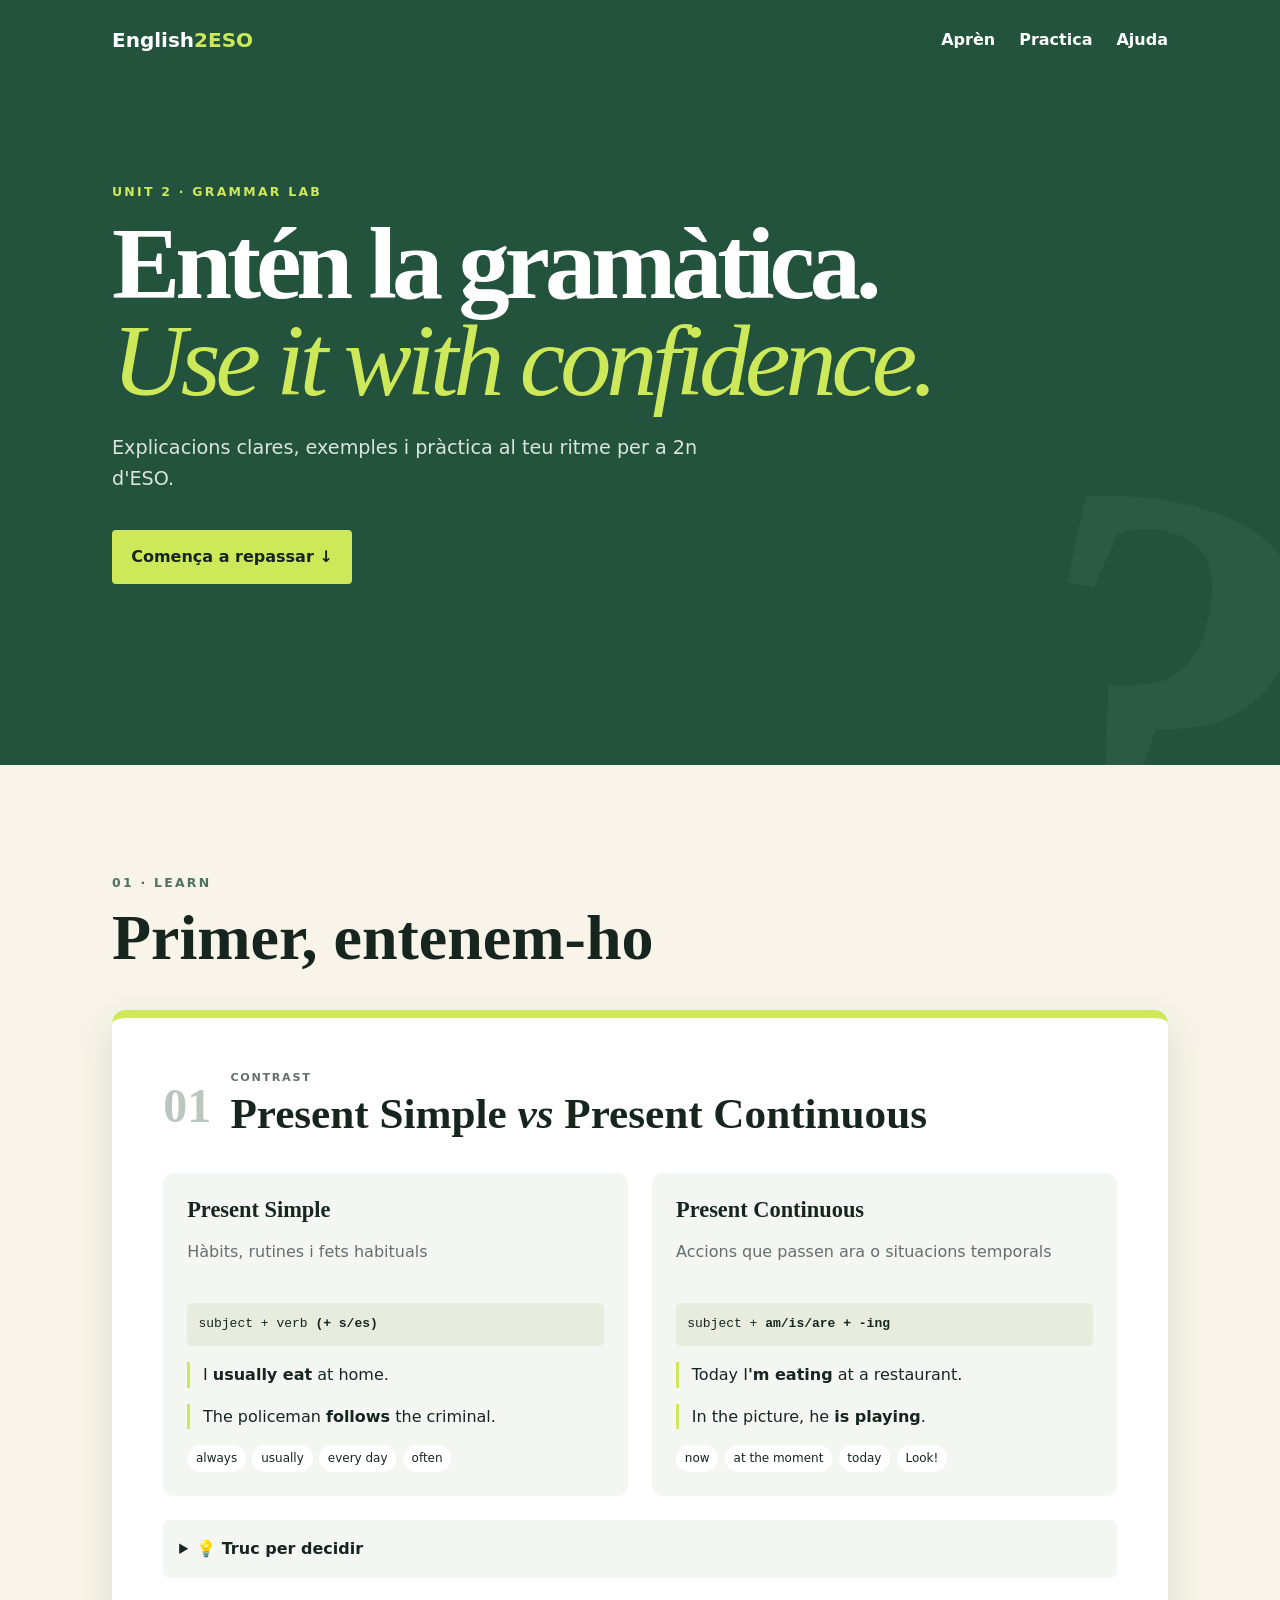
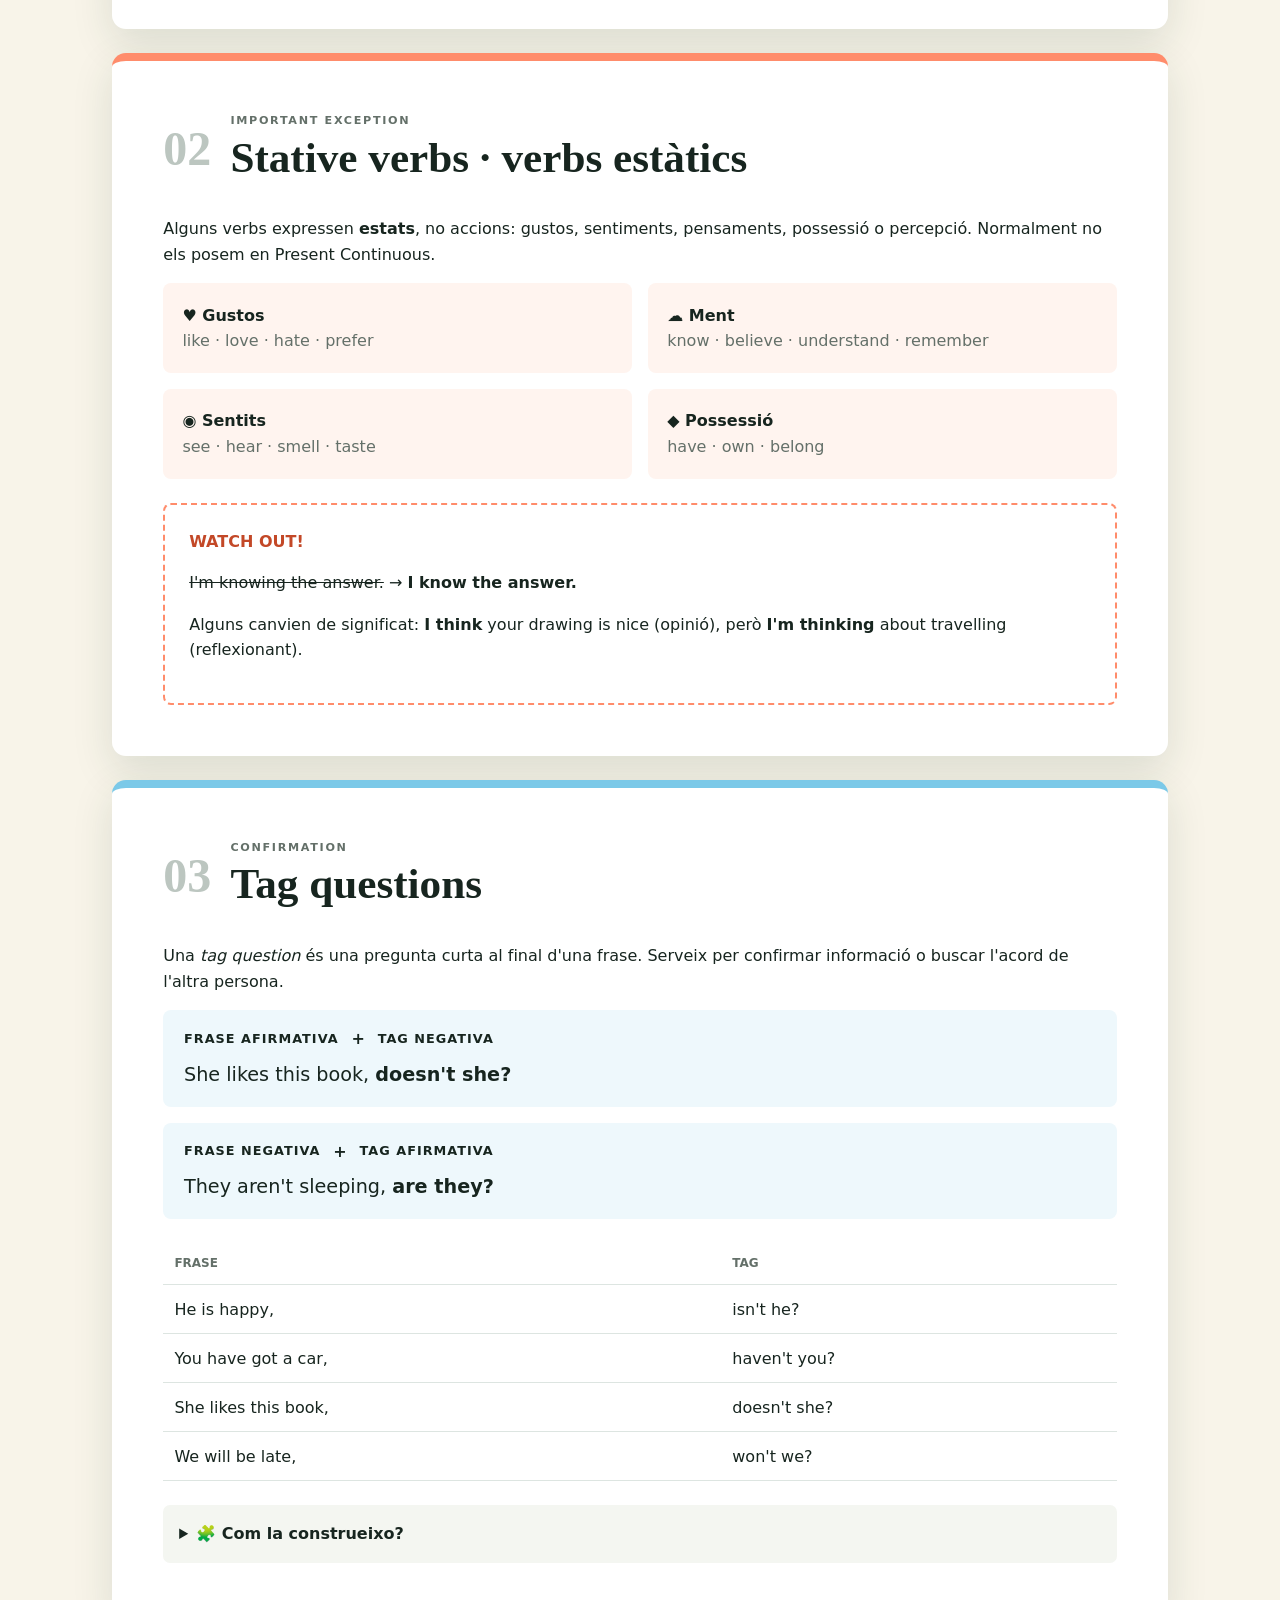
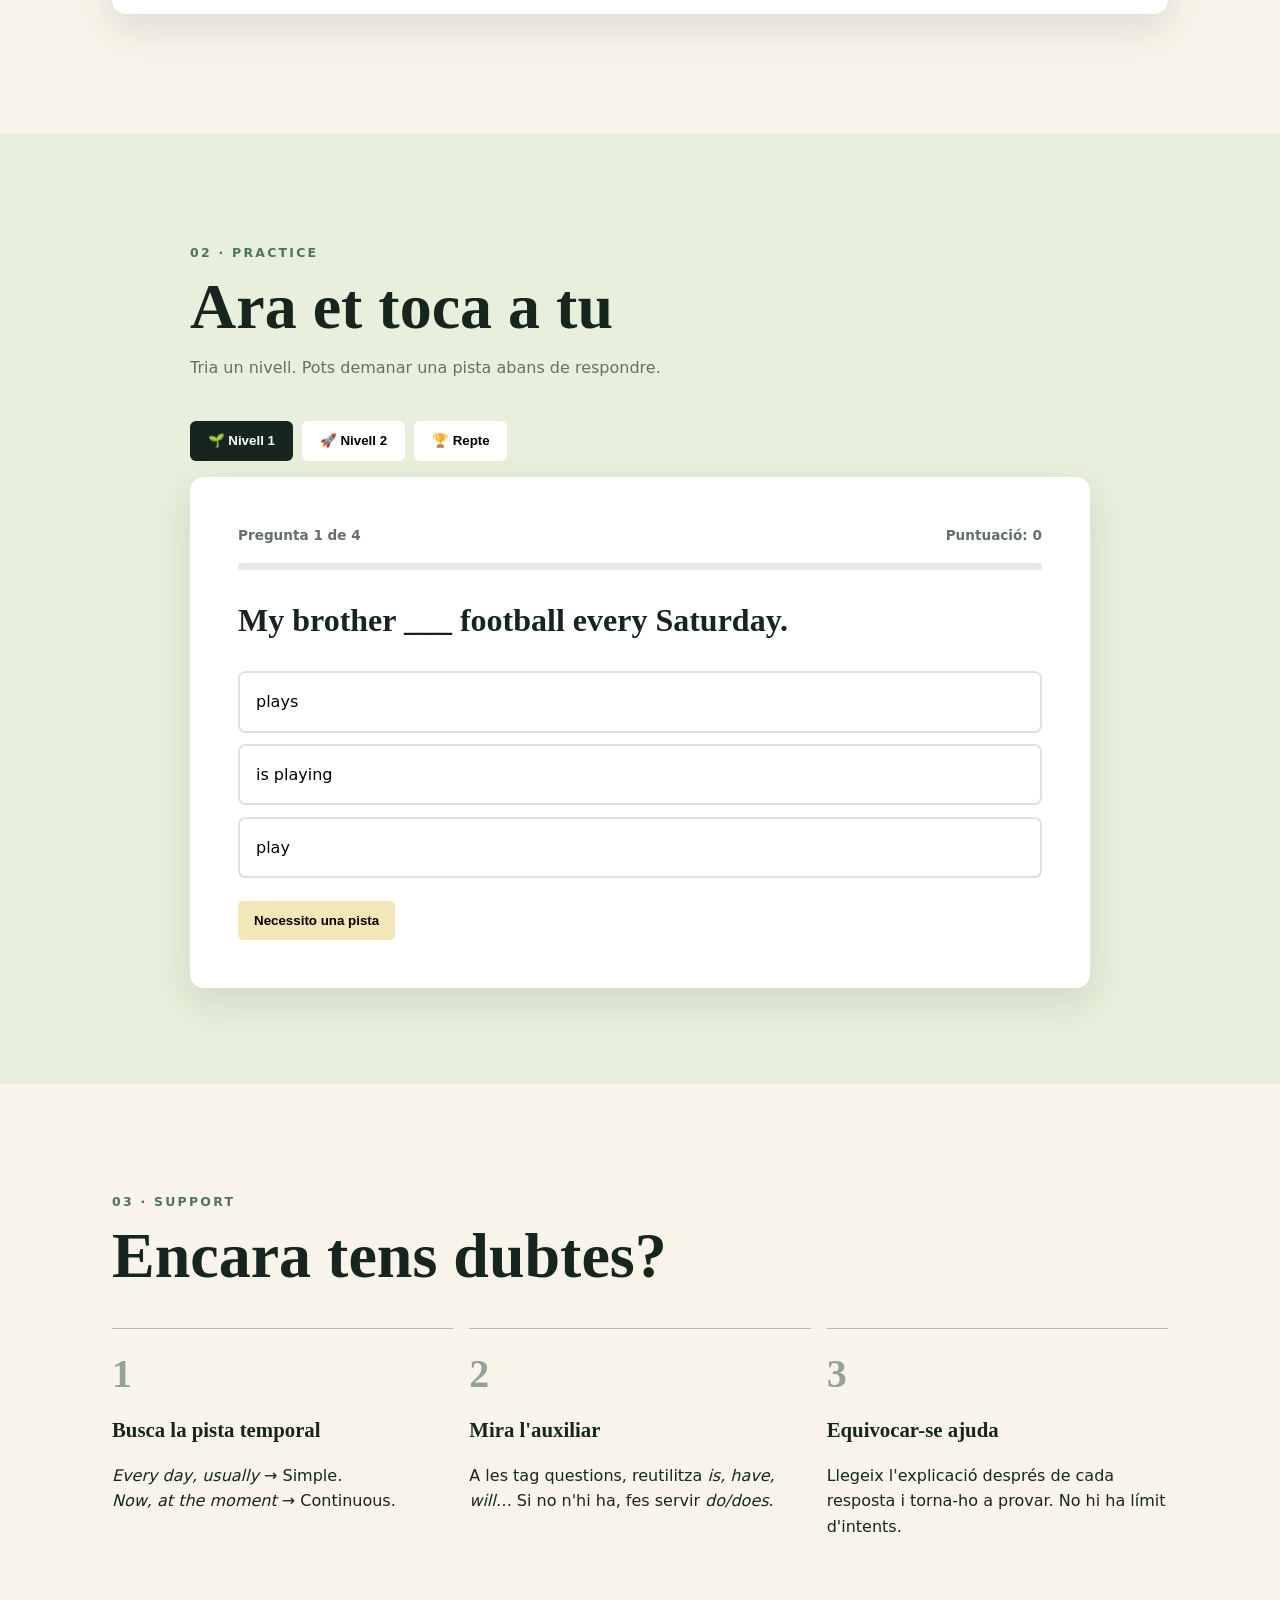
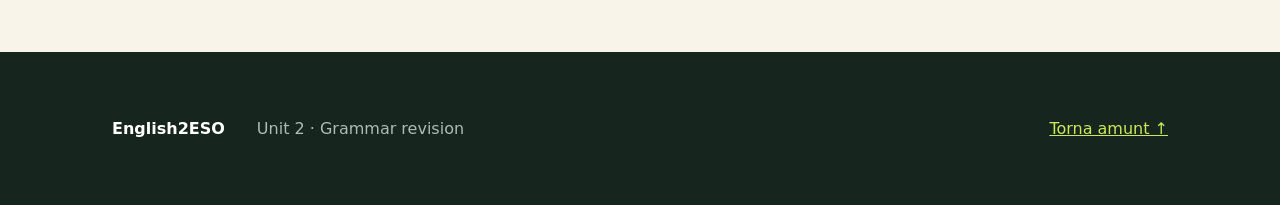
==== index.html @ 69246639 "Create Unit 2 grammar revision site" ====
<!doctype html>
<html lang="ca">
<head>
  <meta charset="utf-8">
  <meta name="viewport" content="width=device-width, initial-scale=1">
  <meta name="description" content="Unit 2 English revision for 2n ESO: Present Simple, Present Continuous, stative verbs and tag questions.">
  <title>English 2n ESO · Unit 2</title>
  <link rel="stylesheet" href="styles.css">
  <script src="app.js" defer></script>
</head>
<body>
  <header class="hero">
    <nav aria-label="Navegació principal">
      <a class="brand" href="#top">English<span>2ESO</span></a>
      <div class="nav-links">
        <a href="#learn">Aprèn</a><a href="#practice">Practica</a><a href="#help">Ajuda</a>
      </div>
    </nav>
    <div class="hero-content" id="top">
      <p class="eyebrow">UNIT 2 · GRAMMAR LAB</p>
      <h1>Entén la gramàtica.<br><em>Use it with confidence.</em></h1>
      <p>Explicacions clares, exemples i pràctica al teu ritme per a 2n d'ESO.</p>
      <a class="button" href="#learn">Comença a repassar ↓</a>
    </div>
  </header>

  <main>
    <section class="section" id="learn">
      <div class="section-heading"><p class="eyebrow">01 · LEARN</p><h2>Primer, entenem-ho</h2></div>

      <article class="lesson-card green">
        <div class="lesson-title"><span>01</span><div><p>CONTRAST</p><h3>Present Simple <i>vs</i> Present Continuous</h3></div></div>
        <div class="comparison">
          <div><h4>Present Simple</h4><p class="use">Hàbits, rutines i fets habituals</p><p class="formula">subject + verb <b>(+ s/es)</b></p><p class="example">I <strong>usually eat</strong> at home.</p><p class="example">The policeman <strong>follows</strong> the criminal.</p><div class="signals"><span>always</span><span>usually</span><span>every day</span><span>often</span></div></div>
          <div><h4>Present Continuous</h4><p class="use">Accions que passen ara o situacions temporals</p><p class="formula">subject + <b>am/is/are + -ing</b></p><p class="example">Today I<strong>'m eating</strong> at a restaurant.</p><p class="example">In the picture, he <strong>is playing</strong>.</p><div class="signals"><span>now</span><span>at the moment</span><span>today</span><span>Look!</span></div></div>
        </div>
        <details><summary>💡 Truc per decidir</summary><p>Pregunta't: «És una rutina o passa normalment?» → <b>Simple</b>. «Està passant ara o és temporal?» → <b>Continuous</b>.</p></details>
      </article>

      <article class="lesson-card coral">
        <div class="lesson-title"><span>02</span><div><p>IMPORTANT EXCEPTION</p><h3>Stative verbs · verbs estàtics</h3></div></div>
        <p>Alguns verbs expressen <b>estats</b>, no accions: gustos, sentiments, pensaments, possessió o percepció. Normalment no els posem en Present Continuous.</p>
        <div class="word-groups">
          <div><b>♥ Gustos</b><span>like · love · hate · prefer</span></div>
          <div><b>☁ Ment</b><span>know · believe · understand · remember</span></div>
          <div><b>◉ Sentits</b><span>see · hear · smell · taste</span></div>
          <div><b>◆ Possessió</b><span>have · own · belong</span></div>
        </div>
        <div class="watch-out"><b>Watch out!</b><p><s>I'm knowing the answer.</s> → <strong>I know the answer.</strong></p><p>Alguns canvien de significat: <strong>I think</strong> your drawing is nice (opinió), però <strong>I'm thinking</strong> about travelling (reflexionant).</p></div>
      </article>

      <article class="lesson-card blue">
        <div class="lesson-title"><span>03</span><div><p>CONFIRMATION</p><h3>Tag questions</h3></div></div>
        <p>Una <i>tag question</i> és una pregunta curta al final d'una frase. Serveix per confirmar informació o buscar l'acord de l'altra persona.</p>
        <div class="tag-rule"><div><span>Frase afirmativa</span><b>+</b><span>tag negativa</span></div><p>She likes this book, <strong>doesn't she?</strong></p></div>
        <div class="tag-rule"><div><span>Frase negativa</span><b>+</b><span>tag afirmativa</span></div><p>They aren't sleeping, <strong>are they?</strong></p></div>
        <table><thead><tr><th>Frase</th><th>Tag</th></tr></thead><tbody><tr><td>He is happy,</td><td>isn't he?</td></tr><tr><td>You have got a car,</td><td>haven't you?</td></tr><tr><td>She likes this book,</td><td>doesn't she?</td></tr><tr><td>We will be late,</td><td>won't we?</td></tr></tbody></table>
        <details><summary>🧩 Com la construeixo?</summary><ol><li>Busca l'auxiliar: <i>is, have, does, will…</i></li><li>Canvia'l de positiu a negatiu (o a l'inrevés).</li><li>Repeteix el subjecte amb un pronom: <i>Anna → she; the boys → they</i>.</li></ol></details>
      </article>
    </section>

    <section class="practice-section" id="practice">
      <div class="section-heading"><p class="eyebrow">02 · PRACTICE</p><h2>Ara et toca a tu</h2><p>Tria un nivell. Pots demanar una pista abans de respondre.</p></div>
      <div class="level-tabs" role="tablist" aria-label="Nivell de dificultat">
        <button class="tab active" data-level="1" role="tab">🌱 Nivell 1</button><button class="tab" data-level="2" role="tab">🚀 Nivell 2</button><button class="tab" data-level="3" role="tab">🏆 Repte</button>
      </div>
      <div id="quiz" class="quiz-card" aria-live="polite"></div>
    </section>

    <section class="section help" id="help">
      <div class="section-heading"><p class="eyebrow">03 · SUPPORT</p><h2>Encara tens dubtes?</h2></div>
      <div class="help-grid">
        <article><span>1</span><h3>Busca la pista temporal</h3><p><i>Every day, usually</i> → Simple.<br><i>Now, at the moment</i> → Continuous.</p></article>
        <article><span>2</span><h3>Mira l'auxiliar</h3><p>A les tag questions, reutilitza <i>is, have, will…</i> Si no n'hi ha, fes servir <i>do/does</i>.</p></article>
        <article><span>3</span><h3>Equivocar-se ajuda</h3><p>Llegeix l'explicació després de cada resposta i torna-ho a provar. No hi ha límit d'intents.</p></article>
      </div>
    </section>
  </main>
  <footer><b>English2ESO</b><p>Unit 2 · Grammar revision</p><a href="#top">Torna amunt ↑</a></footer>
</body>
</html>
---- styles.css ----
:root{--ink:#17251f;--cream:#f8f4e9;--green:#cde95a;--dark-green:#24533d;--coral:#ff8c6b;--blue:#7bc9e8;--white:#fff;--muted:#647069;--shadow:0 14px 40px #173c2920}*{box-sizing:border-box}html{scroll-behavior:smooth}body{margin:0;background:var(--cream);color:var(--ink);font-family:Inter,ui-sans-serif,system-ui,-apple-system,sans-serif;line-height:1.6}.hero{min-height:85vh;background:var(--dark-green);color:#fff;position:relative;overflow:hidden}.hero:after{content:"?";position:absolute;right:-2rem;bottom:-15rem;font:900 38rem/1 Georgia;color:#ffffff0b;transform:rotate(12deg)}nav{max-width:1120px;margin:auto;padding:1.5rem 2rem;display:flex;align-items:center;justify-content:space-between;position:relative;z-index:2}.brand{font-weight:900;color:#fff;text-decoration:none;font-size:1.25rem}.brand span{color:var(--green)}.nav-links{display:flex;gap:1.5rem}.nav-links a{color:#fff;text-decoration:none;font-weight:600}.hero-content{max-width:1120px;margin:auto;padding:10vh 2rem 8rem;position:relative;z-index:1}.eyebrow{font-size:.78rem;font-weight:900;letter-spacing:.18em;text-transform:uppercase;color:#50725e}.hero .eyebrow{color:var(--green)}h1{font:800 clamp(3.3rem,8vw,7rem)/.95 Georgia,serif;letter-spacing:-.05em;margin:.3rem 0 1.5rem;max-width:1000px}h1 em{color:var(--green);font-weight:400}.hero-content>p:not(.eyebrow){font-size:1.2rem;max-width:600px;color:#d9e5de}.button{display:inline-block;margin-top:1rem;padding:.9rem 1.2rem;background:var(--green);color:var(--ink);font-weight:800;text-decoration:none;border-radius:4px}.section,.practice-section{max-width:1120px;margin:auto;padding:6rem 2rem}.section-heading{margin-bottom:2.5rem}.section-heading h2{font:800 clamp(2.3rem,5vw,4rem)/1 Georgia;margin:.2rem 0}.section-heading>p:last-child{color:var(--muted)}.lesson-card{background:#fff;padding:clamp(1.5rem,4vw,3.5rem);margin:1.5rem 0;border-radius:14px;box-shadow:var(--shadow);border-top:8px solid}.lesson-card.green{border-color:var(--green)}.lesson-card.coral{border-color:var(--coral)}.lesson-card.blue{border-color:var(--blue)}.lesson-title{display:flex;gap:1.2rem;align-items:center;margin-bottom:2rem}.lesson-title>span{font:700 3rem Georgia;color:#bcc6c0}.lesson-title p{font-size:.7rem;font-weight:900;letter-spacing:.15em;margin:0;color:var(--muted)}.lesson-title h3{font:800 clamp(1.7rem,4vw,2.7rem)/1.1 Georgia;margin:.2rem 0}.comparison{display:grid;grid-template-columns:1fr 1fr;gap:1.5rem}.comparison>div{background:#f4f6f1;padding:1.5rem;border-radius:10px}.comparison h4{font:800 1.4rem Georgia;margin:0}.use{min-height:3rem;color:var(--muted)}.formula{font-family:monospace;background:#e7ecdf;padding:.7rem;border-radius:5px}.example{border-left:3px solid var(--green);padding-left:.8rem}.signals{display:flex;flex-wrap:wrap;gap:.4rem}.signals span{font-size:.75rem;background:#fff;padding:.25rem .55rem;border-radius:2rem}.word-groups,.help-grid{display:grid;grid-template-columns:repeat(2,1fr);gap:1rem}.word-groups div{padding:1.2rem;background:#fff4ef;border-radius:8px;display:flex;flex-direction:column}.word-groups span{color:var(--muted)}.watch-out{margin-top:1.5rem;padding:1.5rem;border:2px dashed var(--coral);border-radius:8px}.watch-out>b{color:#c34827;text-transform:uppercase}.tag-rule{background:#eef8fc;padding:1rem 1.3rem;margin:1rem 0;border-radius:8px}.tag-rule div{display:flex;align-items:center;gap:.8rem}.tag-rule span{font-size:.8rem;font-weight:800;text-transform:uppercase;letter-spacing:.08em}.tag-rule p{font-size:1.2rem;margin:.5rem 0 0}table{width:100%;border-collapse:collapse;margin:1.5rem 0}th,td{text-align:left;padding:.7rem;border-bottom:1px solid #dde5e1}th{color:var(--muted);font-size:.75rem;text-transform:uppercase}details{margin-top:1.5rem;background:#f4f6f1;border-radius:7px;padding:1rem}summary{font-weight:800;cursor:pointer}.practice-section{max-width:none;background:#e8efdc}.practice-section>.section-heading,.level-tabs,.quiz-card{max-width:900px;margin-left:auto;margin-right:auto}.level-tabs{display:flex;gap:.6rem;margin-bottom:1rem}.tab{border:0;background:#fff;padding:.8rem 1.1rem;border-radius:6px;font-weight:800;cursor:pointer}.tab.active{background:var(--ink);color:#fff}.quiz-card{background:#fff;border-radius:14px;padding:clamp(1.5rem,5vw,3rem);min-height:370px;box-shadow:var(--shadow)}.quiz-top{display:flex;justify-content:space-between;color:var(--muted);font-size:.85rem;font-weight:700}.progress{height:7px;background:#e4e9e6;border-radius:10px;margin:1rem 0 2rem}.progress i{display:block;height:100%;background:var(--green);border-radius:10px}.question{font:700 clamp(1.4rem,3vw,2rem) Georgia}.options{display:grid;gap:.7rem}.option{font:inherit;text-align:left;padding:1rem;border:2px solid #dce3df;background:#fff;border-radius:7px;cursor:pointer}.option:hover{border-color:var(--dark-green)}.option.correct{background:#e6f4bd;border-color:#769414}.option.wrong{background:#ffe5dd;border-color:#d95835}.quiz-actions{display:flex;gap:.7rem;margin-top:1.4rem;flex-wrap:wrap}.quiz-actions button{border:0;padding:.75rem 1rem;border-radius:5px;font-weight:800;cursor:pointer}.hint-btn{background:#f1e7b8}.next-btn{background:var(--dark-green);color:#fff}.feedback{margin-top:1rem;padding:1rem;border-left:4px solid var(--blue);background:#eef8fc}.help-grid{grid-template-columns:repeat(3,1fr)}.help-grid article{border-top:1px solid #afbab3;padding-top:1.3rem}.help-grid span{font:800 2.5rem Georgia;color:#94a29a}.help-grid h3{font:700 1.3rem Georgia}footer{background:var(--ink);color:#fff;padding:3rem max(2rem,calc((100% - 1056px)/2));display:flex;align-items:center;gap:2rem}footer p{color:#aebcb4}footer a{margin-left:auto;color:var(--green)}@media(max-width:700px){.nav-links{display:none}.comparison,.word-groups,.help-grid{grid-template-columns:1fr}.hero{min-height:75vh}.hero-content{padding-top:7vh}.section,.practice-section{padding:4rem 1rem}.lesson-card{border-radius:8px}.level-tabs{overflow-x:auto}.tab{white-space:nowrap}.use{min-height:0}footer{display:block}footer a{display:block;margin-top:1rem}}@media(prefers-reduced-motion:reduce){html{scroll-behavior:auto}}
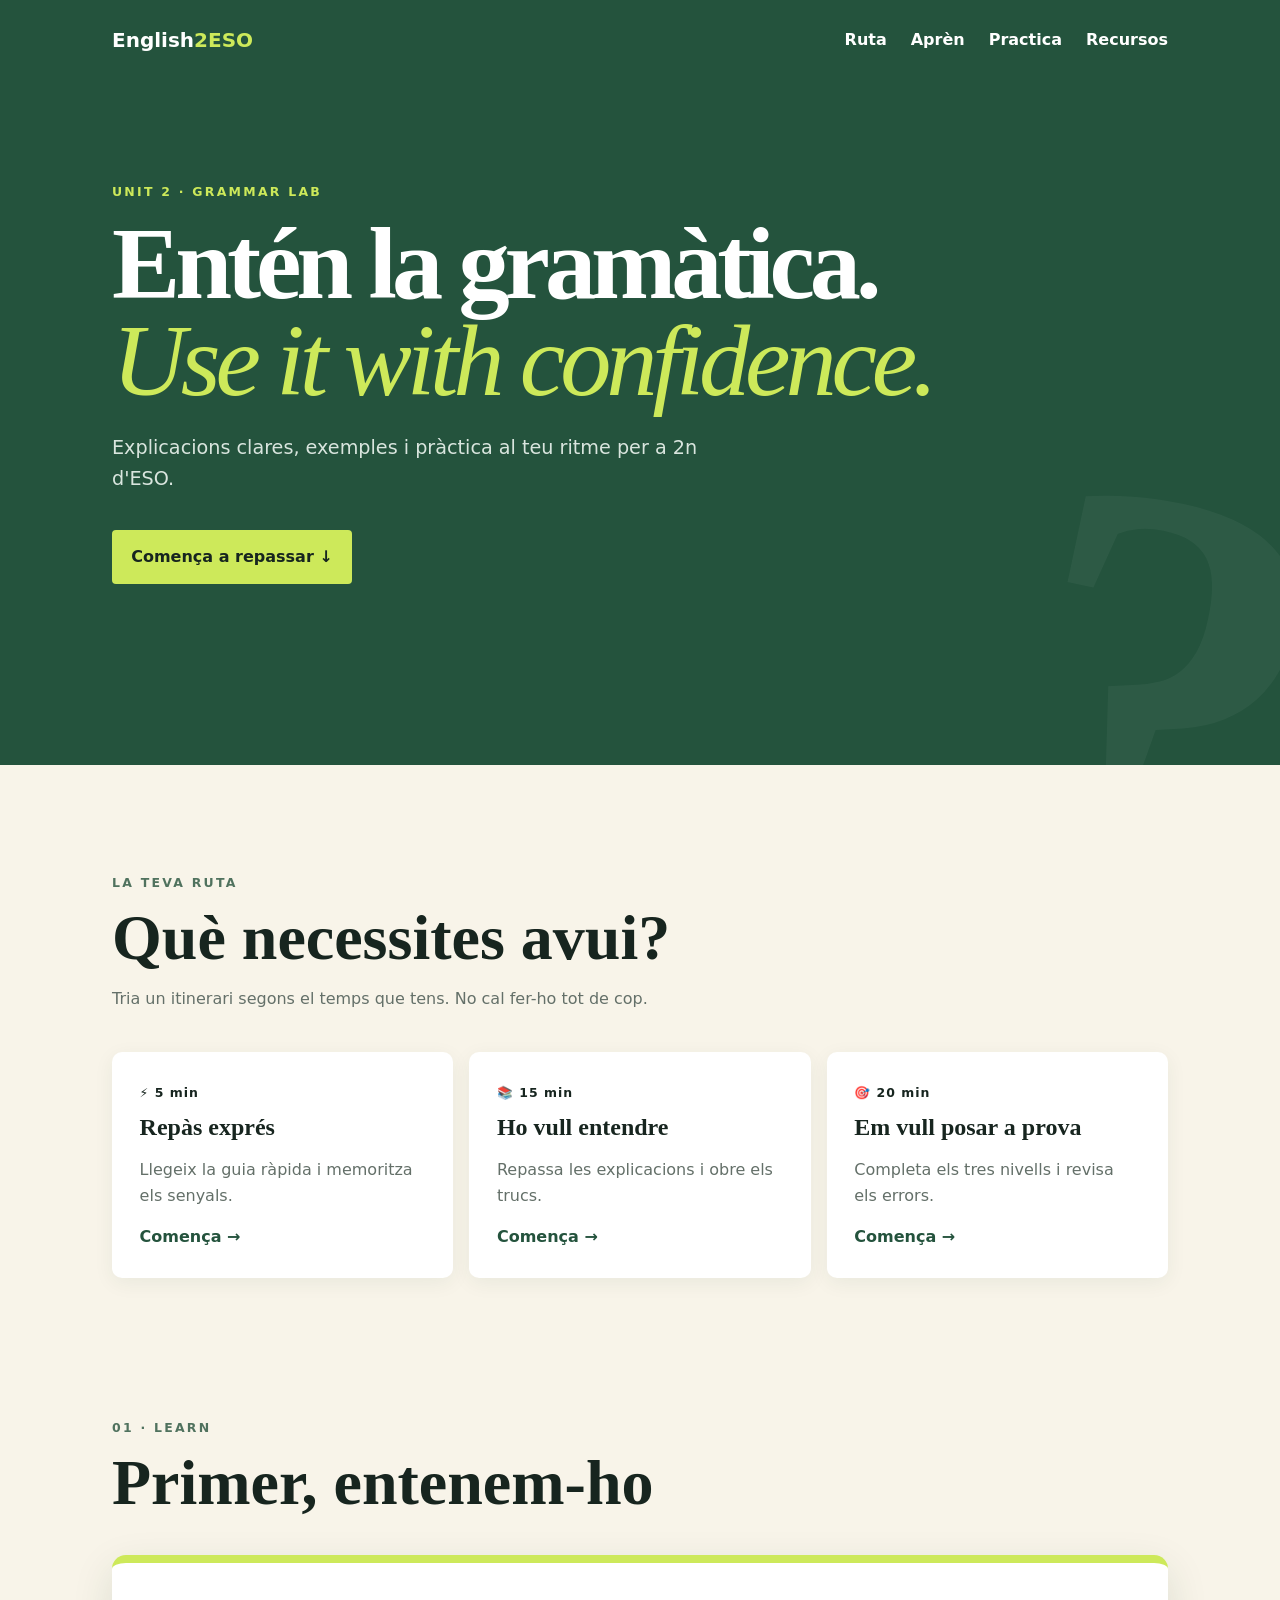
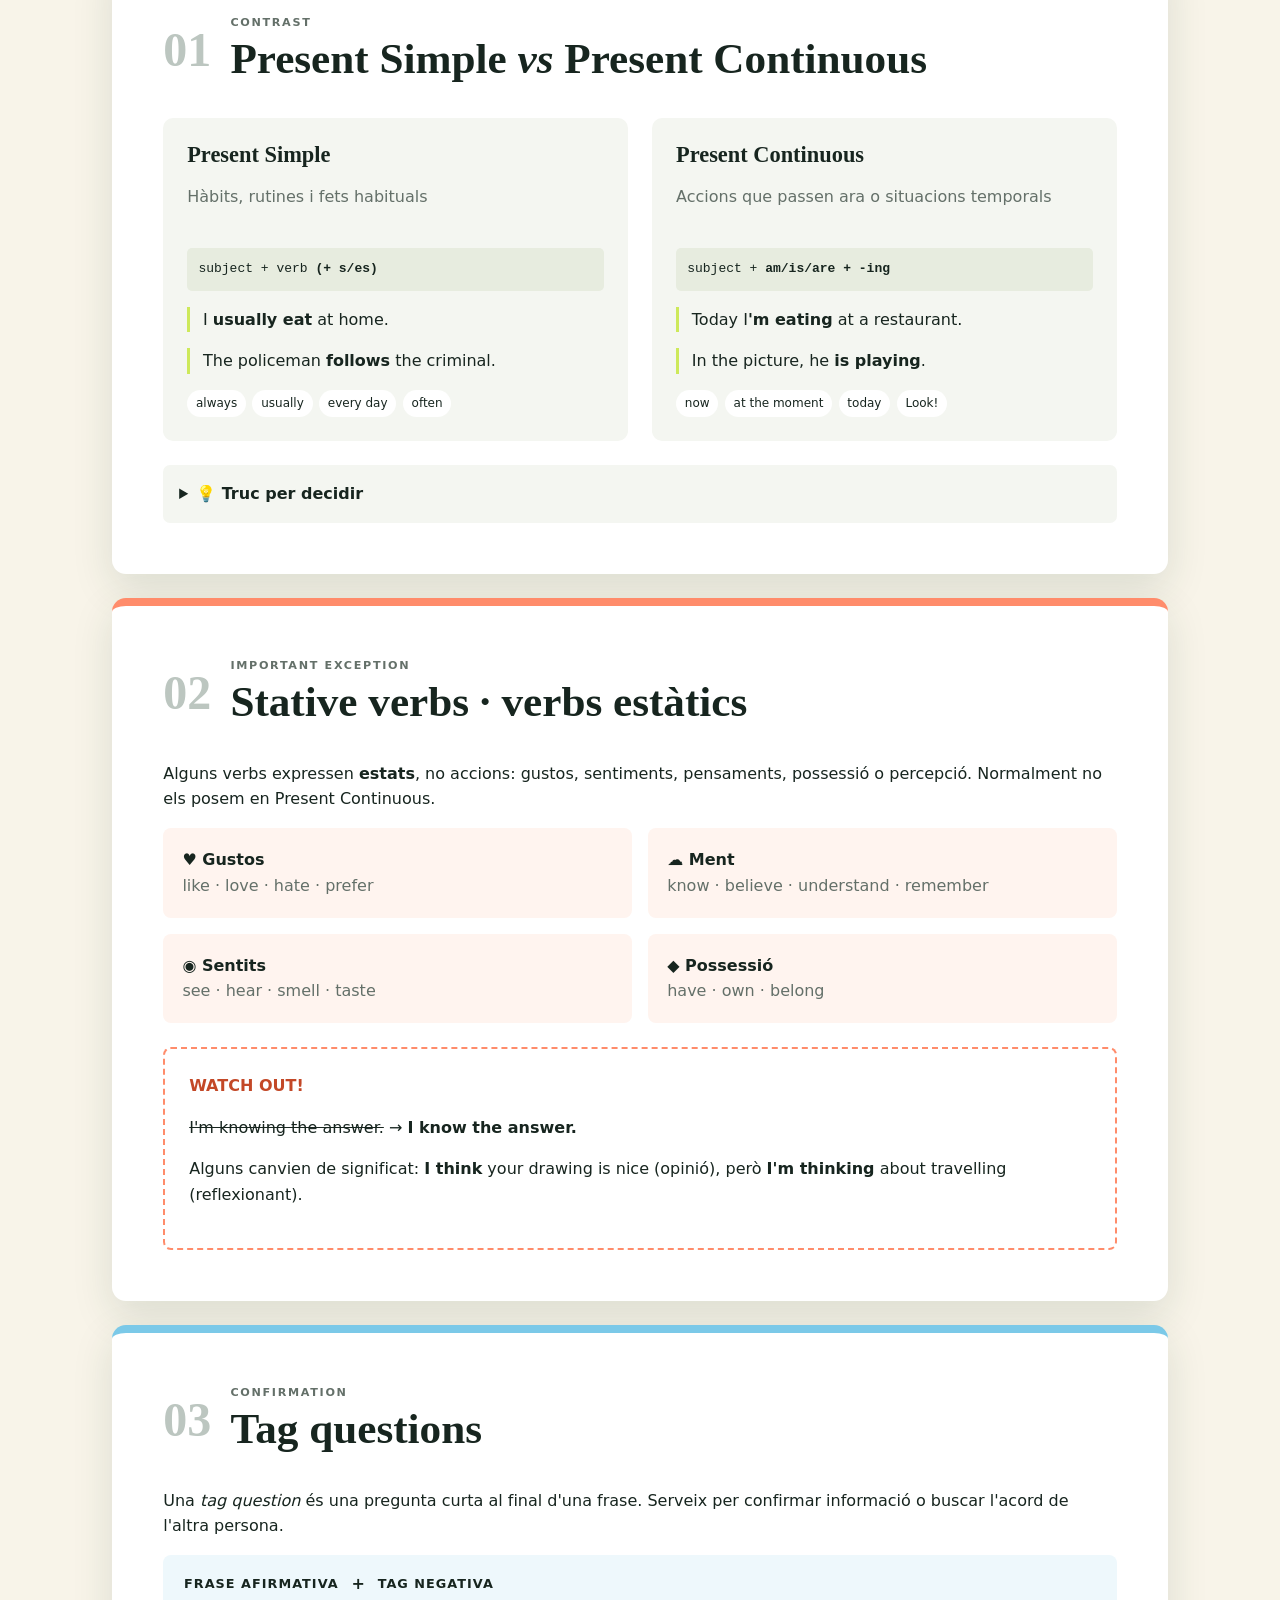
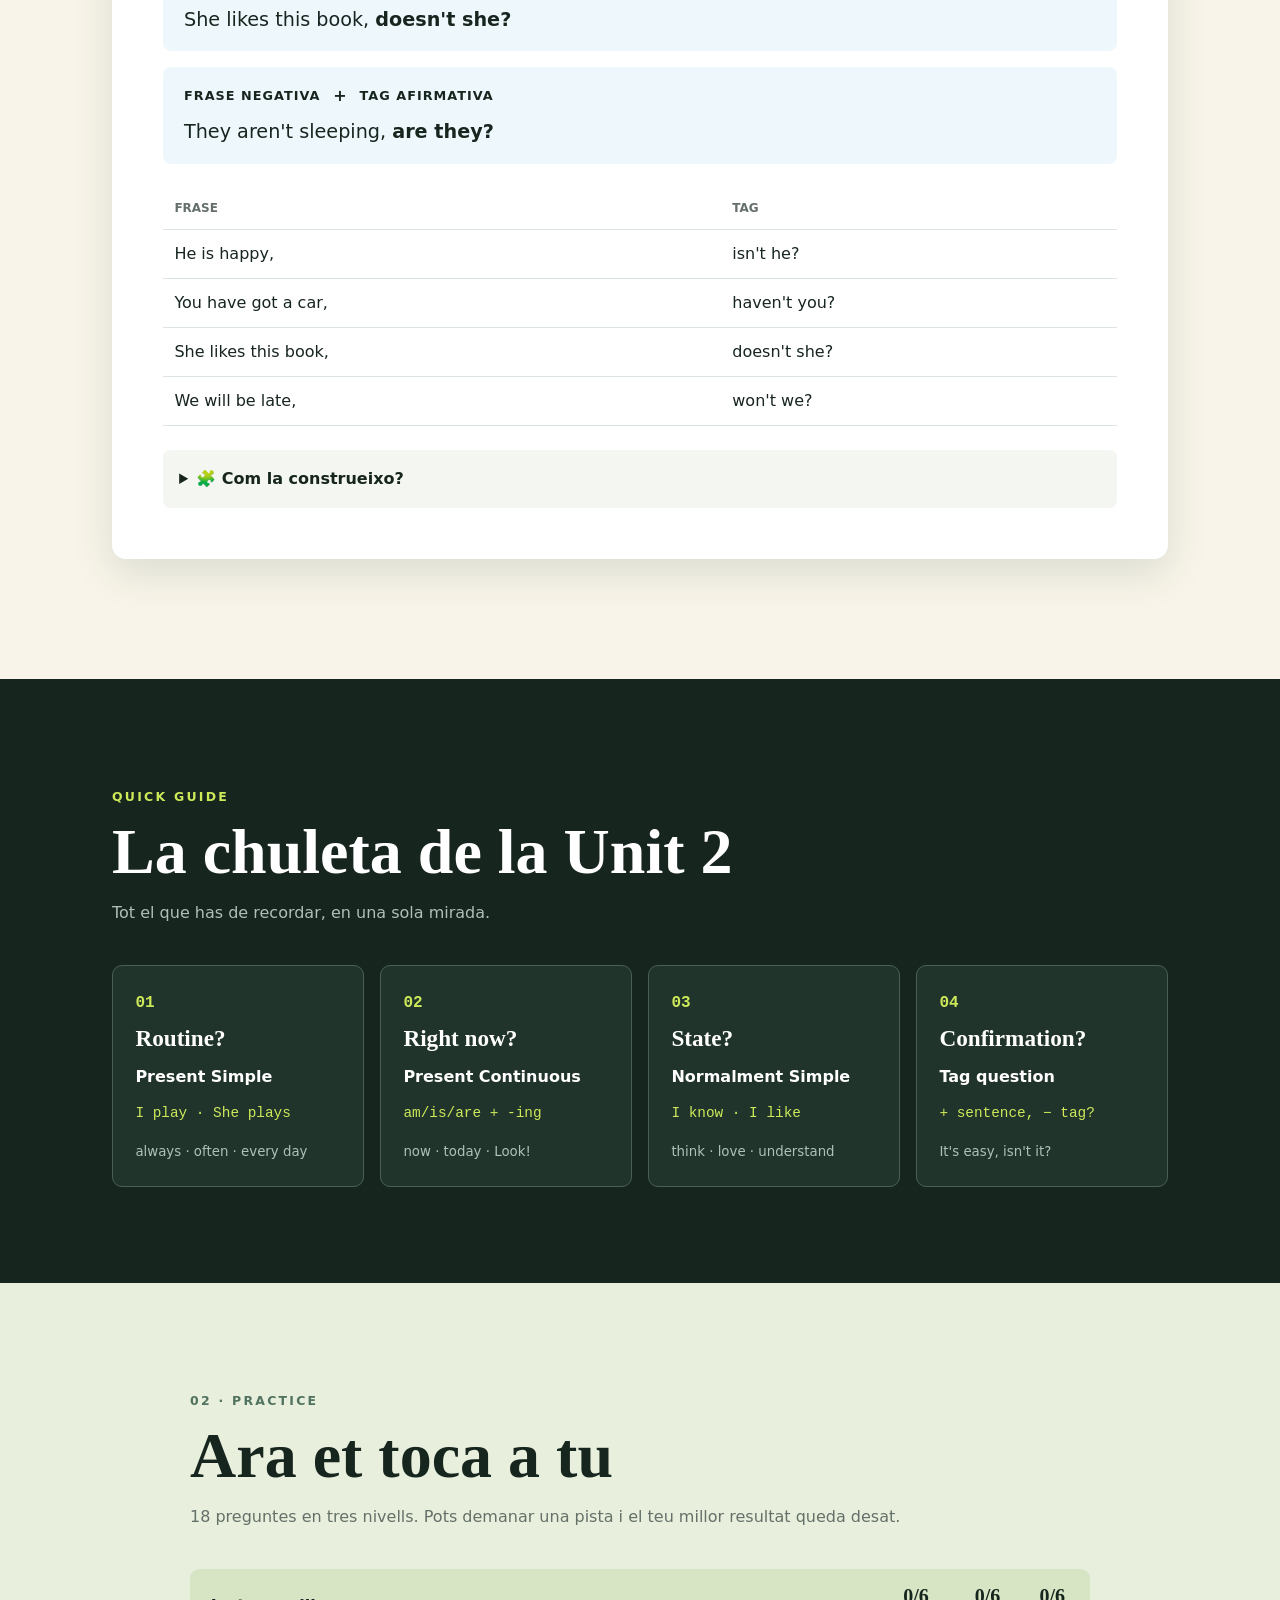
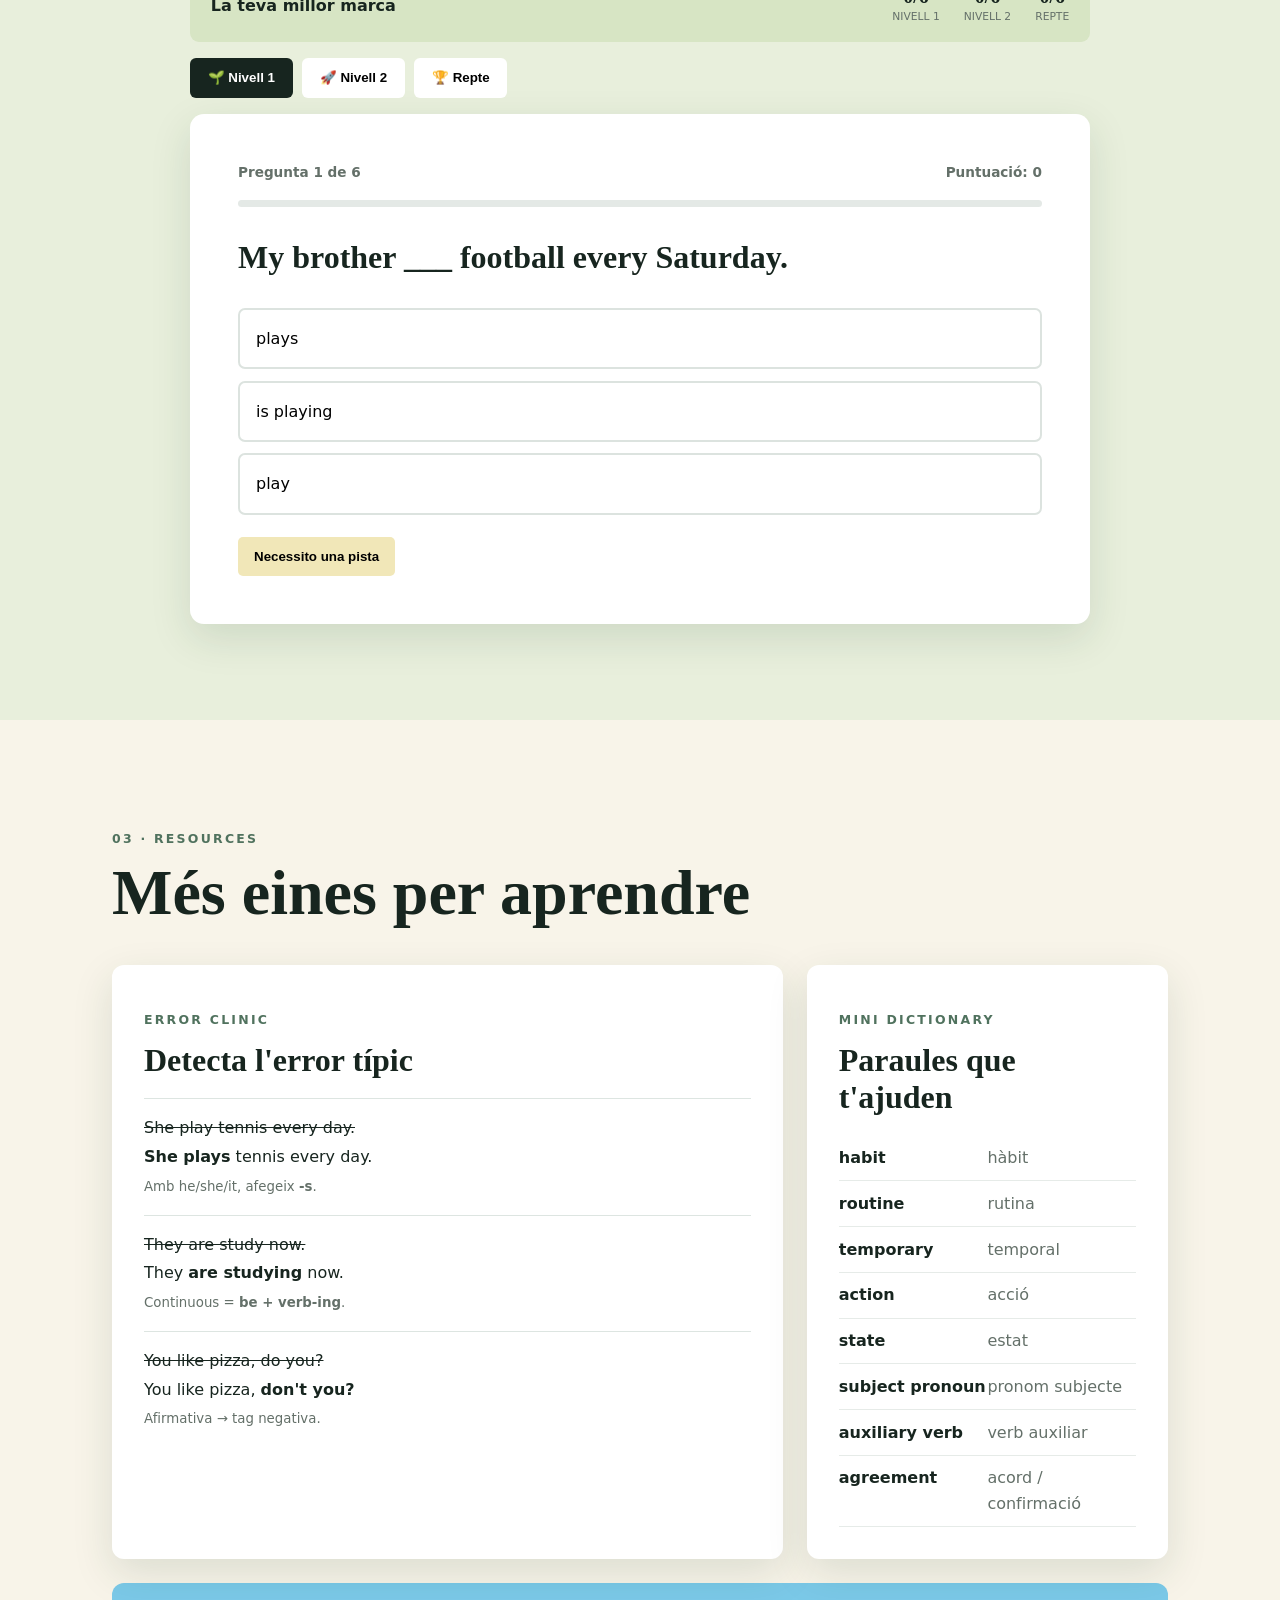
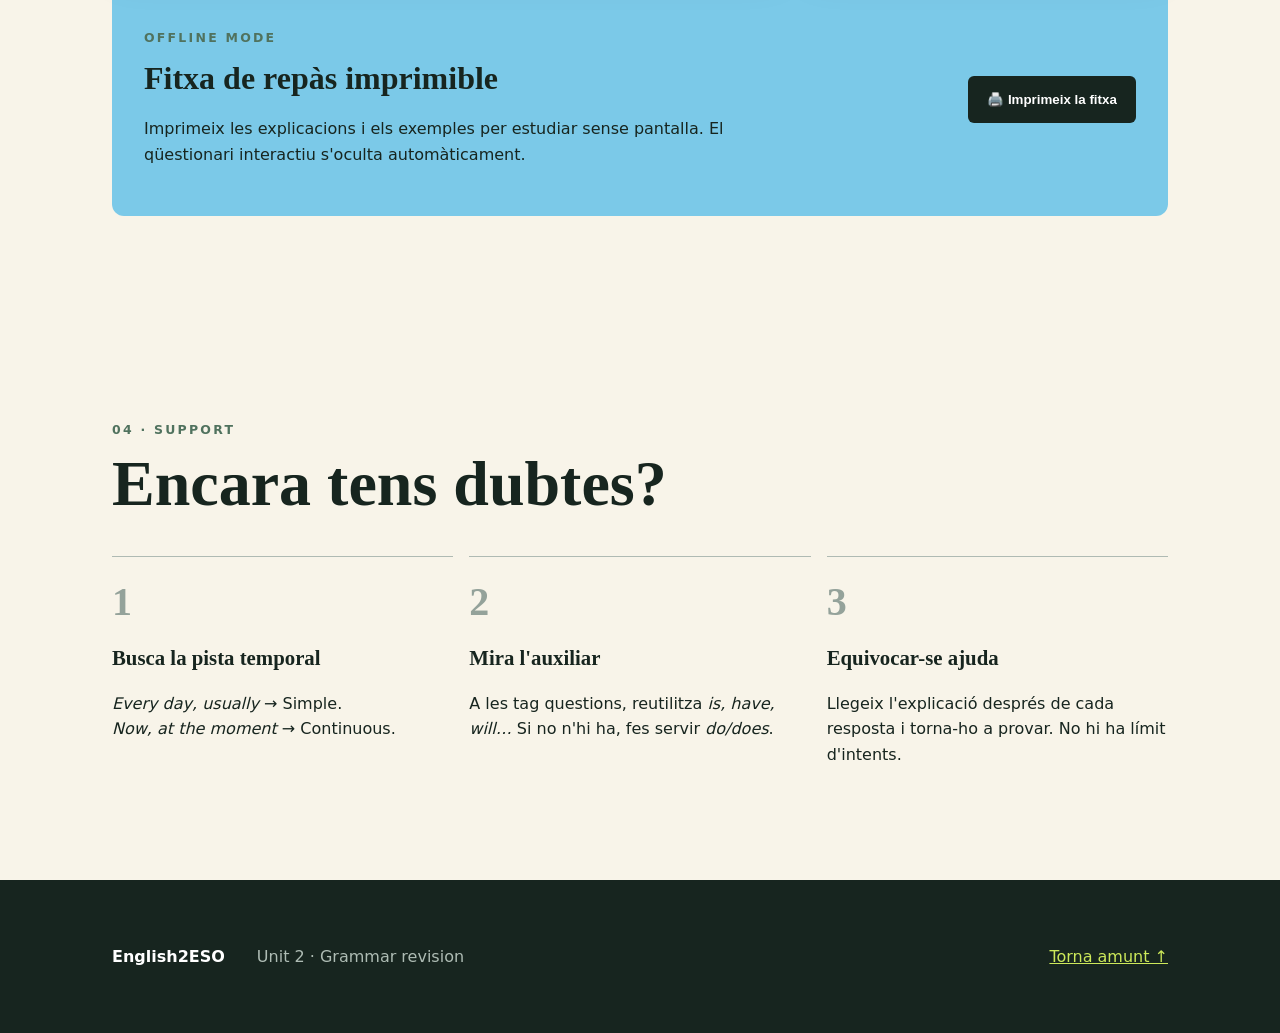
==== commit 47176715: "Add richer study resources and practice" ====
--- a/index.html
+++ b/index.html
@@ -13,7 +13,7 @@
     <nav aria-label="Navegació principal">
       <a class="brand" href="#top">English<span>2ESO</span></a>
       <div class="nav-links">
-        <a href="#learn">Aprèn</a><a href="#practice">Practica</a><a href="#help">Ajuda</a>
+        <a href="#route">Ruta</a><a href="#learn">Aprèn</a><a href="#practice">Practica</a><a href="#resources">Recursos</a>
       </div>
     </nav>
     <div class="hero-content" id="top">
@@ -25,6 +25,15 @@
   </header>
 
   <main>
+    <section class="section study-route" id="route">
+      <div class="section-heading"><p class="eyebrow">LA TEVA RUTA</p><h2>Què necessites avui?</h2><p>Tria un itinerari segons el temps que tens. No cal fer-ho tot de cop.</p></div>
+      <div class="route-grid">
+        <a href="#quick-guide"><span>⚡ 5 min</span><h3>Repàs exprés</h3><p>Llegeix la guia ràpida i memoritza els senyals.</p><b>Comença →</b></a>
+        <a href="#learn"><span>📚 15 min</span><h3>Ho vull entendre</h3><p>Repassa les explicacions i obre els trucs.</p><b>Comença →</b></a>
+        <a href="#practice"><span>🎯 20 min</span><h3>Em vull posar a prova</h3><p>Completa els tres nivells i revisa els errors.</p><b>Comença →</b></a>
+      </div>
+    </section>
+
     <section class="section" id="learn">
       <div class="section-heading"><p class="eyebrow">01 · LEARN</p><h2>Primer, entenem-ho</h2></div>
 
@@ -59,16 +68,41 @@
       </article>
     </section>
 
+    <section class="quick-section" id="quick-guide">
+      <div class="quick-inner">
+        <div class="section-heading"><p class="eyebrow">QUICK GUIDE</p><h2>La chuleta de la Unit 2</h2><p>Tot el que has de recordar, en una sola mirada.</p></div>
+        <div class="cheat-grid">
+          <article><span class="number">01</span><h3>Routine?</h3><p><b>Present Simple</b></p><code>I play · She plays</code><small>always · often · every day</small></article>
+          <article><span class="number">02</span><h3>Right now?</h3><p><b>Present Continuous</b></p><code>am/is/are + -ing</code><small>now · today · Look!</small></article>
+          <article><span class="number">03</span><h3>State?</h3><p><b>Normalment Simple</b></p><code>I know · I like</code><small>think · love · understand</small></article>
+          <article><span class="number">04</span><h3>Confirmation?</h3><p><b>Tag question</b></p><code>+ sentence, − tag?</code><small>It's easy, isn't it?</small></article>
+        </div>
+      </div>
+    </section>
+
     <section class="practice-section" id="practice">
-      <div class="section-heading"><p class="eyebrow">02 · PRACTICE</p><h2>Ara et toca a tu</h2><p>Tria un nivell. Pots demanar una pista abans de respondre.</p></div>
+      <div class="section-heading"><p class="eyebrow">02 · PRACTICE</p><h2>Ara et toca a tu</h2><p>18 preguntes en tres nivells. Pots demanar una pista i el teu millor resultat queda desat.</p></div>
+      <div class="scoreboard" aria-label="Millors resultats"><span>La teva millor marca</span><div><b id="best-1">0/6</b><small>Nivell 1</small></div><div><b id="best-2">0/6</b><small>Nivell 2</small></div><div><b id="best-3">0/6</b><small>Repte</small></div></div>
       <div class="level-tabs" role="tablist" aria-label="Nivell de dificultat">
         <button class="tab active" data-level="1" role="tab">🌱 Nivell 1</button><button class="tab" data-level="2" role="tab">🚀 Nivell 2</button><button class="tab" data-level="3" role="tab">🏆 Repte</button>
       </div>
       <div id="quiz" class="quiz-card" aria-live="polite"></div>
     </section>
 
+    <section class="section" id="resources">
+      <div class="section-heading"><p class="eyebrow">03 · RESOURCES</p><h2>Més eines per aprendre</h2></div>
+      <div class="resource-grid">
+        <article class="error-clinic"><p class="eyebrow">ERROR CLINIC</p><h3>Detecta l'error típic</h3><div><s>She play tennis every day.</s><p><b>She plays</b> tennis every day.</p><small>Amb he/she/it, afegeix <b>-s</b>.</small></div><div><s>They are study now.</s><p>They <b>are studying</b> now.</p><small>Continuous = <b>be + verb-ing</b>.</small></div><div><s>You like pizza, do you?</s><p>You like pizza, <b>don't you?</b></p><small>Afirmativa → tag negativa.</small></div></article>
+        <article class="mini-dictionary"><p class="eyebrow">MINI DICTIONARY</p><h3>Paraules que t'ajuden</h3><dl><dt>habit</dt><dd>hàbit</dd><dt>routine</dt><dd>rutina</dd><dt>temporary</dt><dd>temporal</dd><dt>action</dt><dd>acció</dd><dt>state</dt><dd>estat</dd><dt>subject pronoun</dt><dd>pronom subjecte</dd><dt>auxiliary verb</dt><dd>verb auxiliar</dd><dt>agreement</dt><dd>acord / confirmació</dd></dl></article>
+      </div>
+      <div class="print-card">
+        <div><p class="eyebrow">OFFLINE MODE</p><h3>Fitxa de repàs imprimible</h3><p>Imprimeix les explicacions i els exemples per estudiar sense pantalla. El qüestionari interactiu s'oculta automàticament.</p></div>
+        <button class="print-button" id="print-page">🖨️ Imprimeix la fitxa</button>
+      </div>
+    </section>
+
     <section class="section help" id="help">
-      <div class="section-heading"><p class="eyebrow">03 · SUPPORT</p><h2>Encara tens dubtes?</h2></div>
+      <div class="section-heading"><p class="eyebrow">04 · SUPPORT</p><h2>Encara tens dubtes?</h2></div>
       <div class="help-grid">
         <article><span>1</span><h3>Busca la pista temporal</h3><p><i>Every day, usually</i> → Simple.<br><i>Now, at the moment</i> → Continuous.</p></article>
         <article><span>2</span><h3>Mira l'auxiliar</h3><p>A les tag questions, reutilitza <i>is, have, will…</i> Si no n'hi ha, fes servir <i>do/does</i>.</p></article>
--- a/styles.css
+++ b/styles.css
@@ -1 +1,7 @@
 :root{--ink:#17251f;--cream:#f8f4e9;--green:#cde95a;--dark-green:#24533d;--coral:#ff8c6b;--blue:#7bc9e8;--white:#fff;--muted:#647069;--shadow:0 14px 40px #173c2920}*{box-sizing:border-box}html{scroll-behavior:smooth}body{margin:0;background:var(--cream);color:var(--ink);font-family:Inter,ui-sans-serif,system-ui,-apple-system,sans-serif;line-height:1.6}.hero{min-height:85vh;background:var(--dark-green);color:#fff;position:relative;overflow:hidden}.hero:after{content:"?";position:absolute;right:-2rem;bottom:-15rem;font:900 38rem/1 Georgia;color:#ffffff0b;transform:rotate(12deg)}nav{max-width:1120px;margin:auto;padding:1.5rem 2rem;display:flex;align-items:center;justify-content:space-between;position:relative;z-index:2}.brand{font-weight:900;color:#fff;text-decoration:none;font-size:1.25rem}.brand span{color:var(--green)}.nav-links{display:flex;gap:1.5rem}.nav-links a{color:#fff;text-decoration:none;font-weight:600}.hero-content{max-width:1120px;margin:auto;padding:10vh 2rem 8rem;position:relative;z-index:1}.eyebrow{font-size:.78rem;font-weight:900;letter-spacing:.18em;text-transform:uppercase;color:#50725e}.hero .eyebrow{color:var(--green)}h1{font:800 clamp(3.3rem,8vw,7rem)/.95 Georgia,serif;letter-spacing:-.05em;margin:.3rem 0 1.5rem;max-width:1000px}h1 em{color:var(--green);font-weight:400}.hero-content>p:not(.eyebrow){font-size:1.2rem;max-width:600px;color:#d9e5de}.button{display:inline-block;margin-top:1rem;padding:.9rem 1.2rem;background:var(--green);color:var(--ink);font-weight:800;text-decoration:none;border-radius:4px}.section,.practice-section{max-width:1120px;margin:auto;padding:6rem 2rem}.section-heading{margin-bottom:2.5rem}.section-heading h2{font:800 clamp(2.3rem,5vw,4rem)/1 Georgia;margin:.2rem 0}.section-heading>p:last-child{color:var(--muted)}.lesson-card{background:#fff;padding:clamp(1.5rem,4vw,3.5rem);margin:1.5rem 0;border-radius:14px;box-shadow:var(--shadow);border-top:8px solid}.lesson-card.green{border-color:var(--green)}.lesson-card.coral{border-color:var(--coral)}.lesson-card.blue{border-color:var(--blue)}.lesson-title{display:flex;gap:1.2rem;align-items:center;margin-bottom:2rem}.lesson-title>span{font:700 3rem Georgia;color:#bcc6c0}.lesson-title p{font-size:.7rem;font-weight:900;letter-spacing:.15em;margin:0;color:var(--muted)}.lesson-title h3{font:800 clamp(1.7rem,4vw,2.7rem)/1.1 Georgia;margin:.2rem 0}.comparison{display:grid;grid-template-columns:1fr 1fr;gap:1.5rem}.comparison>div{background:#f4f6f1;padding:1.5rem;border-radius:10px}.comparison h4{font:800 1.4rem Georgia;margin:0}.use{min-height:3rem;color:var(--muted)}.formula{font-family:monospace;background:#e7ecdf;padding:.7rem;border-radius:5px}.example{border-left:3px solid var(--green);padding-left:.8rem}.signals{display:flex;flex-wrap:wrap;gap:.4rem}.signals span{font-size:.75rem;background:#fff;padding:.25rem .55rem;border-radius:2rem}.word-groups,.help-grid{display:grid;grid-template-columns:repeat(2,1fr);gap:1rem}.word-groups div{padding:1.2rem;background:#fff4ef;border-radius:8px;display:flex;flex-direction:column}.word-groups span{color:var(--muted)}.watch-out{margin-top:1.5rem;padding:1.5rem;border:2px dashed var(--coral);border-radius:8px}.watch-out>b{color:#c34827;text-transform:uppercase}.tag-rule{background:#eef8fc;padding:1rem 1.3rem;margin:1rem 0;border-radius:8px}.tag-rule div{display:flex;align-items:center;gap:.8rem}.tag-rule span{font-size:.8rem;font-weight:800;text-transform:uppercase;letter-spacing:.08em}.tag-rule p{font-size:1.2rem;margin:.5rem 0 0}table{width:100%;border-collapse:collapse;margin:1.5rem 0}th,td{text-align:left;padding:.7rem;border-bottom:1px solid #dde5e1}th{color:var(--muted);font-size:.75rem;text-transform:uppercase}details{margin-top:1.5rem;background:#f4f6f1;border-radius:7px;padding:1rem}summary{font-weight:800;cursor:pointer}.practice-section{max-width:none;background:#e8efdc}.practice-section>.section-heading,.level-tabs,.quiz-card{max-width:900px;margin-left:auto;margin-right:auto}.level-tabs{display:flex;gap:.6rem;margin-bottom:1rem}.tab{border:0;background:#fff;padding:.8rem 1.1rem;border-radius:6px;font-weight:800;cursor:pointer}.tab.active{background:var(--ink);color:#fff}.quiz-card{background:#fff;border-radius:14px;padding:clamp(1.5rem,5vw,3rem);min-height:370px;box-shadow:var(--shadow)}.quiz-top{display:flex;justify-content:space-between;color:var(--muted);font-size:.85rem;font-weight:700}.progress{height:7px;background:#e4e9e6;border-radius:10px;margin:1rem 0 2rem}.progress i{display:block;height:100%;background:var(--green);border-radius:10px}.question{font:700 clamp(1.4rem,3vw,2rem) Georgia}.options{display:grid;gap:.7rem}.option{font:inherit;text-align:left;padding:1rem;border:2px solid #dce3df;background:#fff;border-radius:7px;cursor:pointer}.option:hover{border-color:var(--dark-green)}.option.correct{background:#e6f4bd;border-color:#769414}.option.wrong{background:#ffe5dd;border-color:#d95835}.quiz-actions{display:flex;gap:.7rem;margin-top:1.4rem;flex-wrap:wrap}.quiz-actions button{border:0;padding:.75rem 1rem;border-radius:5px;font-weight:800;cursor:pointer}.hint-btn{background:#f1e7b8}.next-btn{background:var(--dark-green);color:#fff}.feedback{margin-top:1rem;padding:1rem;border-left:4px solid var(--blue);background:#eef8fc}.help-grid{grid-template-columns:repeat(3,1fr)}.help-grid article{border-top:1px solid #afbab3;padding-top:1.3rem}.help-grid span{font:800 2.5rem Georgia;color:#94a29a}.help-grid h3{font:700 1.3rem Georgia}footer{background:var(--ink);color:#fff;padding:3rem max(2rem,calc((100% - 1056px)/2));display:flex;align-items:center;gap:2rem}footer p{color:#aebcb4}footer a{margin-left:auto;color:var(--green)}@media(max-width:700px){.nav-links{display:none}.comparison,.word-groups,.help-grid{grid-template-columns:1fr}.hero{min-height:75vh}.hero-content{padding-top:7vh}.section,.practice-section{padding:4rem 1rem}.lesson-card{border-radius:8px}.level-tabs{overflow-x:auto}.tab{white-space:nowrap}.use{min-height:0}footer{display:block}footer a{display:block;margin-top:1rem}}@media(prefers-reduced-motion:reduce){html{scroll-behavior:auto}}
+
+/* Study routes and extra resources */
+.study-route{padding-bottom:2rem}.route-grid{display:grid;grid-template-columns:repeat(3,1fr);gap:1rem}.route-grid a{display:block;background:#fff;color:var(--ink);text-decoration:none;padding:1.6rem;border-radius:10px;border:2px solid transparent;box-shadow:0 5px 20px #173c2910;transition:transform .2s,border-color .2s}.route-grid a:hover{transform:translateY(-4px);border-color:var(--green)}.route-grid span{font-size:.78rem;font-weight:900;letter-spacing:.08em}.route-grid h3{font:800 1.5rem Georgia;margin:.6rem 0}.route-grid p{color:var(--muted);min-height:3.2rem}.route-grid b{color:var(--dark-green)}.quick-section{background:var(--ink);color:#fff;padding:6rem 2rem}.quick-inner{max-width:1056px;margin:auto}.quick-section .eyebrow{color:var(--green)}.quick-section .section-heading>p:last-child{color:#afc0b7}.cheat-grid{display:grid;grid-template-columns:repeat(4,1fr);gap:1rem}.cheat-grid article{background:#21342b;border:1px solid #496055;padding:1.4rem;border-radius:10px}.cheat-grid .number{color:var(--green);font:700 1rem monospace}.cheat-grid h3{font:800 1.45rem Georgia;margin:.7rem 0}.cheat-grid p{margin:0}.cheat-grid code{display:block;color:var(--green);margin:.8rem 0;font-size:.9rem}.cheat-grid small{color:#afc0b7}.scoreboard{max-width:900px;margin:0 auto 1rem;background:#d7e5c4;padding:1rem 1.3rem;border-radius:9px;display:flex;align-items:center;gap:1.5rem}.scoreboard>span{margin-right:auto;font-weight:800}.scoreboard div{text-align:center}.scoreboard b,.scoreboard small{display:block}.scoreboard b{font:800 1.25rem Georgia}.scoreboard small{font-size:.67rem;text-transform:uppercase;color:var(--muted)}.resource-grid{display:grid;grid-template-columns:1.3fr .7fr;gap:1.5rem}.resource-grid>article{background:#fff;padding:2rem;border-radius:12px;box-shadow:var(--shadow)}.resource-grid h3,.print-card h3{font:800 2rem Georgia;margin:.2rem 0 1.2rem}.error-clinic>div{border-top:1px solid #dde5e1;padding:1rem 0}.error-clinic>div p{margin:.2rem 0}.error-clinic small,.mini-dictionary dd{color:var(--muted)}.mini-dictionary dl{display:grid;grid-template-columns:1fr 1fr;margin:0}.mini-dictionary dt,.mini-dictionary dd{padding:.6rem 0;border-bottom:1px solid #e6ebe8}.mini-dictionary dt{font-weight:800}.mini-dictionary dd{margin:0}.print-card{margin-top:1.5rem;background:var(--blue);padding:2rem;border-radius:12px;display:flex;align-items:center;gap:2rem}.print-card>div{max-width:650px}.print-button{margin-left:auto;white-space:nowrap;border:0;background:var(--ink);color:#fff;padding:1rem 1.2rem;border-radius:6px;font-weight:800;cursor:pointer}
+@media(max-width:850px){.cheat-grid{grid-template-columns:repeat(2,1fr)}.route-grid{grid-template-columns:1fr}.route-grid p{min-height:0}.resource-grid{grid-template-columns:1fr}.scoreboard{flex-wrap:wrap}.scoreboard>span{width:100%}.print-card{display:block}.print-button{margin:1rem 0 0}}
+@media(max-width:500px){.cheat-grid{grid-template-columns:1fr}.scoreboard{justify-content:space-between}.scoreboard>span{margin:0}.print-card{padding:1.4rem}}
+@media print{nav,.hero:after,.hero .button,.study-route,.practice-section,.print-card,footer{display:none!important}.hero{min-height:auto;background:#fff;color:#000}.hero-content{padding:1rem 0}.hero-content>p:not(.eyebrow){color:#333}.hero h1{font-size:34pt}.hero h1 em{color:#24533d}.section,.quick-section{padding:1rem 0;max-width:none}.lesson-card,.resource-grid>article{box-shadow:none;break-inside:avoid}.quick-section{background:#fff;color:#000}.cheat-grid{grid-template-columns:repeat(2,1fr)}.cheat-grid article{background:#fff;border-color:#999}.quick-section .eyebrow,.cheat-grid .number,.cheat-grid code{color:#24533d}.quick-section .section-heading>p:last-child,.cheat-grid small{color:#333}.resource-grid{grid-template-columns:1fr 1fr}details{display:block}details>*{display:block}}
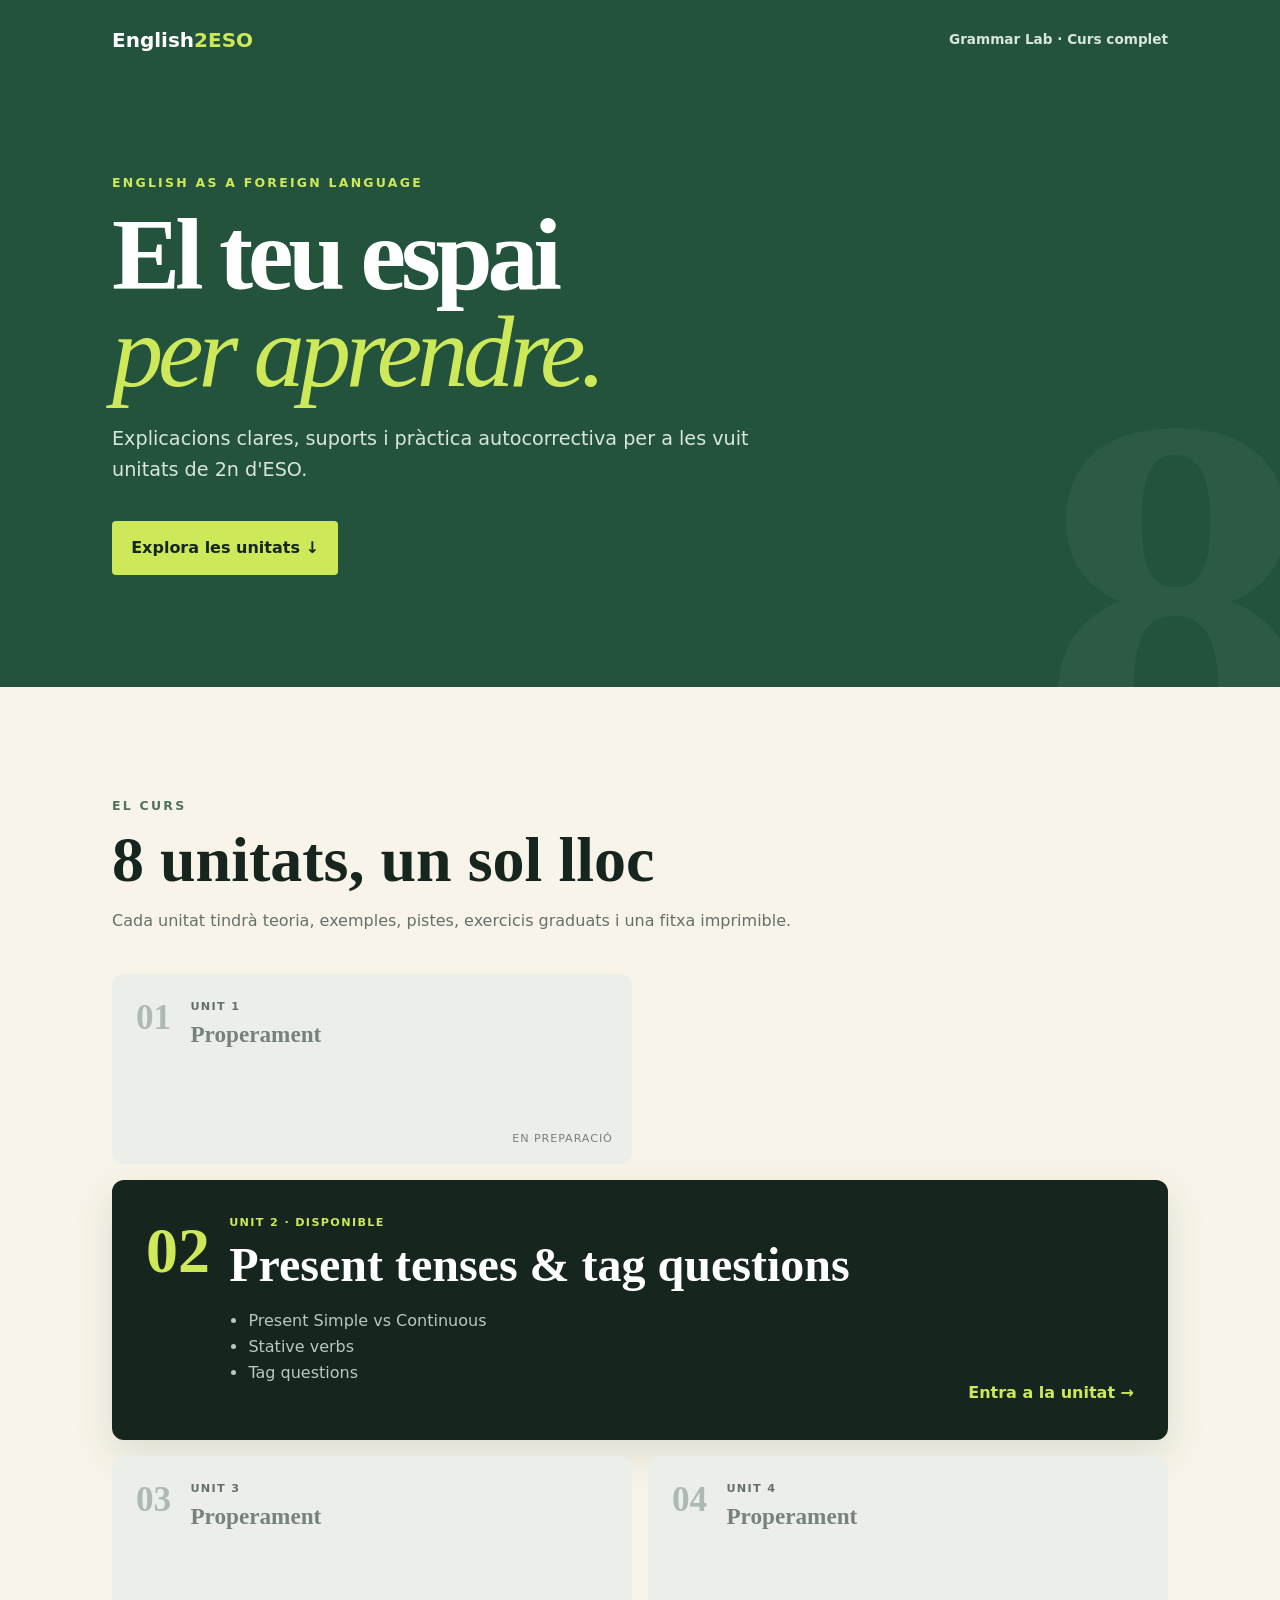
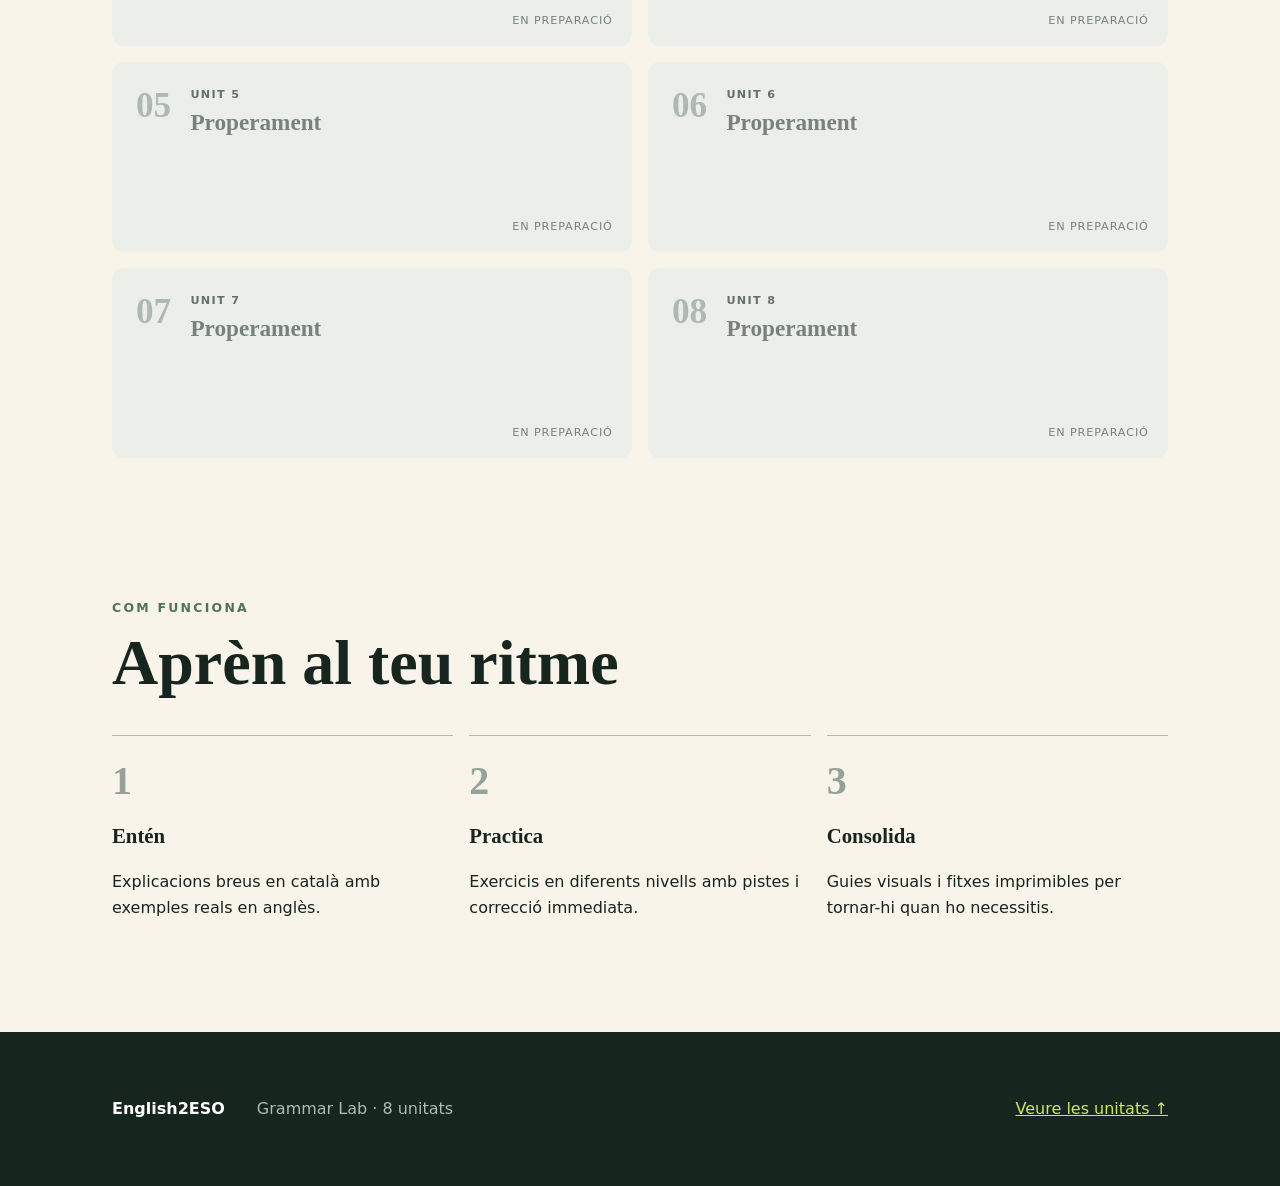
==== commit 42159612: "Restructure site as an eight-unit course" ====
--- a/index.html
+++ b/index.html
@@ -3,113 +3,46 @@
 <head>
   <meta charset="utf-8">
   <meta name="viewport" content="width=device-width, initial-scale=1">
-  <meta name="description" content="Unit 2 English revision for 2n ESO: Present Simple, Present Continuous, stative verbs and tag questions.">
-  <title>English 2n ESO · Unit 2</title>
+  <meta name="description" content="Recursos, explicacions i exercicis d'anglès per a 2n d'ESO, organitzats en 8 unitats.">
+  <title>English 2n ESO · Grammar Lab</title>
   <link rel="stylesheet" href="styles.css">
-  <script src="app.js" defer></script>
 </head>
-<body>
-  <header class="hero">
+<body class="hub-page">
+  <header class="hub-hero">
     <nav aria-label="Navegació principal">
-      <a class="brand" href="#top">English<span>2ESO</span></a>
-      <div class="nav-links">
-        <a href="#route">Ruta</a><a href="#learn">Aprèn</a><a href="#practice">Practica</a><a href="#resources">Recursos</a>
-      </div>
+      <a class="brand" href="index.html">English<span>2ESO</span></a>
+      <span class="course-label">Grammar Lab · Curs complet</span>
     </nav>
-    <div class="hero-content" id="top">
-      <p class="eyebrow">UNIT 2 · GRAMMAR LAB</p>
-      <h1>Entén la gramàtica.<br><em>Use it with confidence.</em></h1>
-      <p>Explicacions clares, exemples i pràctica al teu ritme per a 2n d'ESO.</p>
-      <a class="button" href="#learn">Comença a repassar ↓</a>
+    <div class="hub-intro">
+      <p class="eyebrow">ENGLISH AS A FOREIGN LANGUAGE</p>
+      <h1>El teu espai<br><em>per aprendre.</em></h1>
+      <p>Explicacions clares, suports i pràctica autocorrectiva per a les vuit unitats de 2n d'ESO.</p>
+      <a class="button" href="#units">Explora les unitats ↓</a>
     </div>
   </header>
-
   <main>
-    <section class="section study-route" id="route">
-      <div class="section-heading"><p class="eyebrow">LA TEVA RUTA</p><h2>Què necessites avui?</h2><p>Tria un itinerari segons el temps que tens. No cal fer-ho tot de cop.</p></div>
-      <div class="route-grid">
-        <a href="#quick-guide"><span>⚡ 5 min</span><h3>Repàs exprés</h3><p>Llegeix la guia ràpida i memoritza els senyals.</p><b>Comença →</b></a>
-        <a href="#learn"><span>📚 15 min</span><h3>Ho vull entendre</h3><p>Repassa les explicacions i obre els trucs.</p><b>Comença →</b></a>
-        <a href="#practice"><span>🎯 20 min</span><h3>Em vull posar a prova</h3><p>Completa els tres nivells i revisa els errors.</p><b>Comença →</b></a>
+    <section class="section units-section" id="units">
+      <div class="section-heading"><p class="eyebrow">EL CURS</p><h2>8 unitats, un sol lloc</h2><p>Cada unitat tindrà teoria, exemples, pistes, exercicis graduats i una fitxa imprimible.</p></div>
+      <div class="units-grid">
+        <article class="unit-card locked"><span class="unit-number">01</span><div><p>UNIT 1</p><h3>Properament</h3></div><span class="status">En preparació</span></article>
+        <a class="unit-card available" href="unit-2.html"><span class="unit-number">02</span><div><p>UNIT 2 · DISPONIBLE</p><h3>Present tenses &amp; tag questions</h3><ul><li>Present Simple vs Continuous</li><li>Stative verbs</li><li>Tag questions</li></ul></div><span class="enter">Entra a la unitat →</span></a>
+        <article class="unit-card locked"><span class="unit-number">03</span><div><p>UNIT 3</p><h3>Properament</h3></div><span class="status">En preparació</span></article>
+        <article class="unit-card locked"><span class="unit-number">04</span><div><p>UNIT 4</p><h3>Properament</h3></div><span class="status">En preparació</span></article>
+        <article class="unit-card locked"><span class="unit-number">05</span><div><p>UNIT 5</p><h3>Properament</h3></div><span class="status">En preparació</span></article>
+        <article class="unit-card locked"><span class="unit-number">06</span><div><p>UNIT 6</p><h3>Properament</h3></div><span class="status">En preparació</span></article>
+        <article class="unit-card locked"><span class="unit-number">07</span><div><p>UNIT 7</p><h3>Properament</h3></div><span class="status">En preparació</span></article>
+        <article class="unit-card locked"><span class="unit-number">08</span><div><p>UNIT 8</p><h3>Properament</h3></div><span class="status">En preparació</span></article>
       </div>
     </section>
-
-    <section class="section" id="learn">
-      <div class="section-heading"><p class="eyebrow">01 · LEARN</p><h2>Primer, entenem-ho</h2></div>
-
-      <article class="lesson-card green">
-        <div class="lesson-title"><span>01</span><div><p>CONTRAST</p><h3>Present Simple <i>vs</i> Present Continuous</h3></div></div>
-        <div class="comparison">
-          <div><h4>Present Simple</h4><p class="use">Hàbits, rutines i fets habituals</p><p class="formula">subject + verb <b>(+ s/es)</b></p><p class="example">I <strong>usually eat</strong> at home.</p><p class="example">The policeman <strong>follows</strong> the criminal.</p><div class="signals"><span>always</span><span>usually</span><span>every day</span><span>often</span></div></div>
-          <div><h4>Present Continuous</h4><p class="use">Accions que passen ara o situacions temporals</p><p class="formula">subject + <b>am/is/are + -ing</b></p><p class="example">Today I<strong>'m eating</strong> at a restaurant.</p><p class="example">In the picture, he <strong>is playing</strong>.</p><div class="signals"><span>now</span><span>at the moment</span><span>today</span><span>Look!</span></div></div>
-        </div>
-        <details><summary>💡 Truc per decidir</summary><p>Pregunta't: «És una rutina o passa normalment?» → <b>Simple</b>. «Està passant ara o és temporal?» → <b>Continuous</b>.</p></details>
-      </article>
-
-      <article class="lesson-card coral">
-        <div class="lesson-title"><span>02</span><div><p>IMPORTANT EXCEPTION</p><h3>Stative verbs · verbs estàtics</h3></div></div>
-        <p>Alguns verbs expressen <b>estats</b>, no accions: gustos, sentiments, pensaments, possessió o percepció. Normalment no els posem en Present Continuous.</p>
-        <div class="word-groups">
-          <div><b>♥ Gustos</b><span>like · love · hate · prefer</span></div>
-          <div><b>☁ Ment</b><span>know · believe · understand · remember</span></div>
-          <div><b>◉ Sentits</b><span>see · hear · smell · taste</span></div>
-          <div><b>◆ Possessió</b><span>have · own · belong</span></div>
-        </div>
-        <div class="watch-out"><b>Watch out!</b><p><s>I'm knowing the answer.</s> → <strong>I know the answer.</strong></p><p>Alguns canvien de significat: <strong>I think</strong> your drawing is nice (opinió), però <strong>I'm thinking</strong> about travelling (reflexionant).</p></div>
-      </article>
-
-      <article class="lesson-card blue">
-        <div class="lesson-title"><span>03</span><div><p>CONFIRMATION</p><h3>Tag questions</h3></div></div>
-        <p>Una <i>tag question</i> és una pregunta curta al final d'una frase. Serveix per confirmar informació o buscar l'acord de l'altra persona.</p>
-        <div class="tag-rule"><div><span>Frase afirmativa</span><b>+</b><span>tag negativa</span></div><p>She likes this book, <strong>doesn't she?</strong></p></div>
-        <div class="tag-rule"><div><span>Frase negativa</span><b>+</b><span>tag afirmativa</span></div><p>They aren't sleeping, <strong>are they?</strong></p></div>
-        <table><thead><tr><th>Frase</th><th>Tag</th></tr></thead><tbody><tr><td>He is happy,</td><td>isn't he?</td></tr><tr><td>You have got a car,</td><td>haven't you?</td></tr><tr><td>She likes this book,</td><td>doesn't she?</td></tr><tr><td>We will be late,</td><td>won't we?</td></tr></tbody></table>
-        <details><summary>🧩 Com la construeixo?</summary><ol><li>Busca l'auxiliar: <i>is, have, does, will…</i></li><li>Canvia'l de positiu a negatiu (o a l'inrevés).</li><li>Repeteix el subjecte amb un pronom: <i>Anna → she; the boys → they</i>.</li></ol></details>
-      </article>
-    </section>
-
-    <section class="quick-section" id="quick-guide">
-      <div class="quick-inner">
-        <div class="section-heading"><p class="eyebrow">QUICK GUIDE</p><h2>La chuleta de la Unit 2</h2><p>Tot el que has de recordar, en una sola mirada.</p></div>
-        <div class="cheat-grid">
-          <article><span class="number">01</span><h3>Routine?</h3><p><b>Present Simple</b></p><code>I play · She plays</code><small>always · often · every day</small></article>
-          <article><span class="number">02</span><h3>Right now?</h3><p><b>Present Continuous</b></p><code>am/is/are + -ing</code><small>now · today · Look!</small></article>
-          <article><span class="number">03</span><h3>State?</h3><p><b>Normalment Simple</b></p><code>I know · I like</code><small>think · love · understand</small></article>
-          <article><span class="number">04</span><h3>Confirmation?</h3><p><b>Tag question</b></p><code>+ sentence, − tag?</code><small>It's easy, isn't it?</small></article>
-        </div>
-      </div>
-    </section>
-
-    <section class="practice-section" id="practice">
-      <div class="section-heading"><p class="eyebrow">02 · PRACTICE</p><h2>Ara et toca a tu</h2><p>18 preguntes en tres nivells. Pots demanar una pista i el teu millor resultat queda desat.</p></div>
-      <div class="scoreboard" aria-label="Millors resultats"><span>La teva millor marca</span><div><b id="best-1">0/6</b><small>Nivell 1</small></div><div><b id="best-2">0/6</b><small>Nivell 2</small></div><div><b id="best-3">0/6</b><small>Repte</small></div></div>
-      <div class="level-tabs" role="tablist" aria-label="Nivell de dificultat">
-        <button class="tab active" data-level="1" role="tab">🌱 Nivell 1</button><button class="tab" data-level="2" role="tab">🚀 Nivell 2</button><button class="tab" data-level="3" role="tab">🏆 Repte</button>
-      </div>
-      <div id="quiz" class="quiz-card" aria-live="polite"></div>
-    </section>
-
-    <section class="section" id="resources">
-      <div class="section-heading"><p class="eyebrow">03 · RESOURCES</p><h2>Més eines per aprendre</h2></div>
-      <div class="resource-grid">
-        <article class="error-clinic"><p class="eyebrow">ERROR CLINIC</p><h3>Detecta l'error típic</h3><div><s>She play tennis every day.</s><p><b>She plays</b> tennis every day.</p><small>Amb he/she/it, afegeix <b>-s</b>.</small></div><div><s>They are study now.</s><p>They <b>are studying</b> now.</p><small>Continuous = <b>be + verb-ing</b>.</small></div><div><s>You like pizza, do you?</s><p>You like pizza, <b>don't you?</b></p><small>Afirmativa → tag negativa.</small></div></article>
-        <article class="mini-dictionary"><p class="eyebrow">MINI DICTIONARY</p><h3>Paraules que t'ajuden</h3><dl><dt>habit</dt><dd>hàbit</dd><dt>routine</dt><dd>rutina</dd><dt>temporary</dt><dd>temporal</dd><dt>action</dt><dd>acció</dd><dt>state</dt><dd>estat</dd><dt>subject pronoun</dt><dd>pronom subjecte</dd><dt>auxiliary verb</dt><dd>verb auxiliar</dd><dt>agreement</dt><dd>acord / confirmació</dd></dl></article>
-      </div>
-      <div class="print-card">
-        <div><p class="eyebrow">OFFLINE MODE</p><h3>Fitxa de repàs imprimible</h3><p>Imprimeix les explicacions i els exemples per estudiar sense pantalla. El qüestionari interactiu s'oculta automàticament.</p></div>
-        <button class="print-button" id="print-page">🖨️ Imprimeix la fitxa</button>
-      </div>
-    </section>
-
-    <section class="section help" id="help">
-      <div class="section-heading"><p class="eyebrow">04 · SUPPORT</p><h2>Encara tens dubtes?</h2></div>
+    <section class="section course-method">
+      <div class="section-heading"><p class="eyebrow">COM FUNCIONA</p><h2>Aprèn al teu ritme</h2></div>
       <div class="help-grid">
-        <article><span>1</span><h3>Busca la pista temporal</h3><p><i>Every day, usually</i> → Simple.<br><i>Now, at the moment</i> → Continuous.</p></article>
-        <article><span>2</span><h3>Mira l'auxiliar</h3><p>A les tag questions, reutilitza <i>is, have, will…</i> Si no n'hi ha, fes servir <i>do/does</i>.</p></article>
-        <article><span>3</span><h3>Equivocar-se ajuda</h3><p>Llegeix l'explicació després de cada resposta i torna-ho a provar. No hi ha límit d'intents.</p></article>
+        <article><span>1</span><h3>Entén</h3><p>Explicacions breus en català amb exemples reals en anglès.</p></article>
+        <article><span>2</span><h3>Practica</h3><p>Exercicis en diferents nivells amb pistes i correcció immediata.</p></article>
+        <article><span>3</span><h3>Consolida</h3><p>Guies visuals i fitxes imprimibles per tornar-hi quan ho necessitis.</p></article>
       </div>
     </section>
   </main>
-  <footer><b>English2ESO</b><p>Unit 2 · Grammar revision</p><a href="#top">Torna amunt ↑</a></footer>
+  <footer><b>English2ESO</b><p>Grammar Lab · 8 unitats</p><a href="#units">Veure les unitats ↑</a></footer>
 </body>
 </html>
--- a/styles.css
+++ b/styles.css
@@ -5,3 +5,7 @@
 @media(max-width:850px){.cheat-grid{grid-template-columns:repeat(2,1fr)}.route-grid{grid-template-columns:1fr}.route-grid p{min-height:0}.resource-grid{grid-template-columns:1fr}.scoreboard{flex-wrap:wrap}.scoreboard>span{width:100%}.print-card{display:block}.print-button{margin:1rem 0 0}}
 @media(max-width:500px){.cheat-grid{grid-template-columns:1fr}.scoreboard{justify-content:space-between}.scoreboard>span{margin:0}.print-card{padding:1.4rem}}
 @media print{nav,.hero:after,.hero .button,.study-route,.practice-section,.print-card,footer{display:none!important}.hero{min-height:auto;background:#fff;color:#000}.hero-content{padding:1rem 0}.hero-content>p:not(.eyebrow){color:#333}.hero h1{font-size:34pt}.hero h1 em{color:#24533d}.section,.quick-section{padding:1rem 0;max-width:none}.lesson-card,.resource-grid>article{box-shadow:none;break-inside:avoid}.quick-section{background:#fff;color:#000}.cheat-grid{grid-template-columns:repeat(2,1fr)}.cheat-grid article{background:#fff;border-color:#999}.quick-section .eyebrow,.cheat-grid .number,.cheat-grid code{color:#24533d}.quick-section .section-heading>p:last-child,.cheat-grid small{color:#333}.resource-grid{grid-template-columns:1fr 1fr}details{display:block}details>*{display:block}}
+
+/* Course hub */
+.hub-hero{min-height:72vh;background:var(--dark-green);color:#fff;position:relative;overflow:hidden}.hub-hero:after{content:"8";position:absolute;right:-2rem;bottom:-12rem;font:900 34rem/1 Georgia;color:#ffffff0b}.course-label{color:#d8e4dd;font-size:.85rem;font-weight:700}.hub-intro{max-width:1120px;margin:auto;padding:9vh 2rem 7rem;position:relative;z-index:1}.hub-intro .eyebrow{color:var(--green)}.hub-intro>p:not(.eyebrow){font-size:1.2rem;max-width:650px;color:#d9e5de}.units-section{max-width:1120px}.units-grid{display:grid;grid-template-columns:repeat(2,1fr);gap:1rem}.unit-card{min-height:190px;border-radius:12px;padding:1.5rem;display:flex;gap:1.2rem;position:relative}.unit-card p{font-size:.7rem;font-weight:900;letter-spacing:.12em;margin:0;color:var(--muted)}.unit-card h3{font:800 1.45rem Georgia;margin:.35rem 0}.unit-number{font:800 2.2rem Georgia;color:#aeb9b2}.unit-card.locked{background:#eceee9;color:#77827b}.unit-card .status{position:absolute;right:1.2rem;bottom:1rem;font-size:.7rem;text-transform:uppercase;letter-spacing:.08em}.unit-card.available{grid-column:span 2;background:var(--ink);color:#fff;text-decoration:none;min-height:260px;padding:2rem;box-shadow:var(--shadow);border:2px solid var(--ink);transition:transform .2s,border-color .2s}.unit-card.available:hover{transform:translateY(-4px);border-color:var(--green)}.unit-card.available .unit-number{color:var(--green);font-size:4rem}.unit-card.available p{color:var(--green)}.unit-card.available h3{font-size:clamp(1.8rem,4vw,3rem);max-width:650px}.unit-card.available ul{padding-left:1.2rem;color:#b9c8c0}.unit-card .enter{position:absolute;right:2rem;bottom:2rem;color:var(--green);font-weight:800}.course-method{padding-top:2rem}
+@media(max-width:700px){.course-label{display:none}.hub-intro{padding-top:6vh}.units-grid{grid-template-columns:1fr}.unit-card.available{grid-column:auto;min-height:350px}.unit-card .enter{left:2rem;right:auto}.unit-card.available .unit-number{font-size:2.5rem}}
